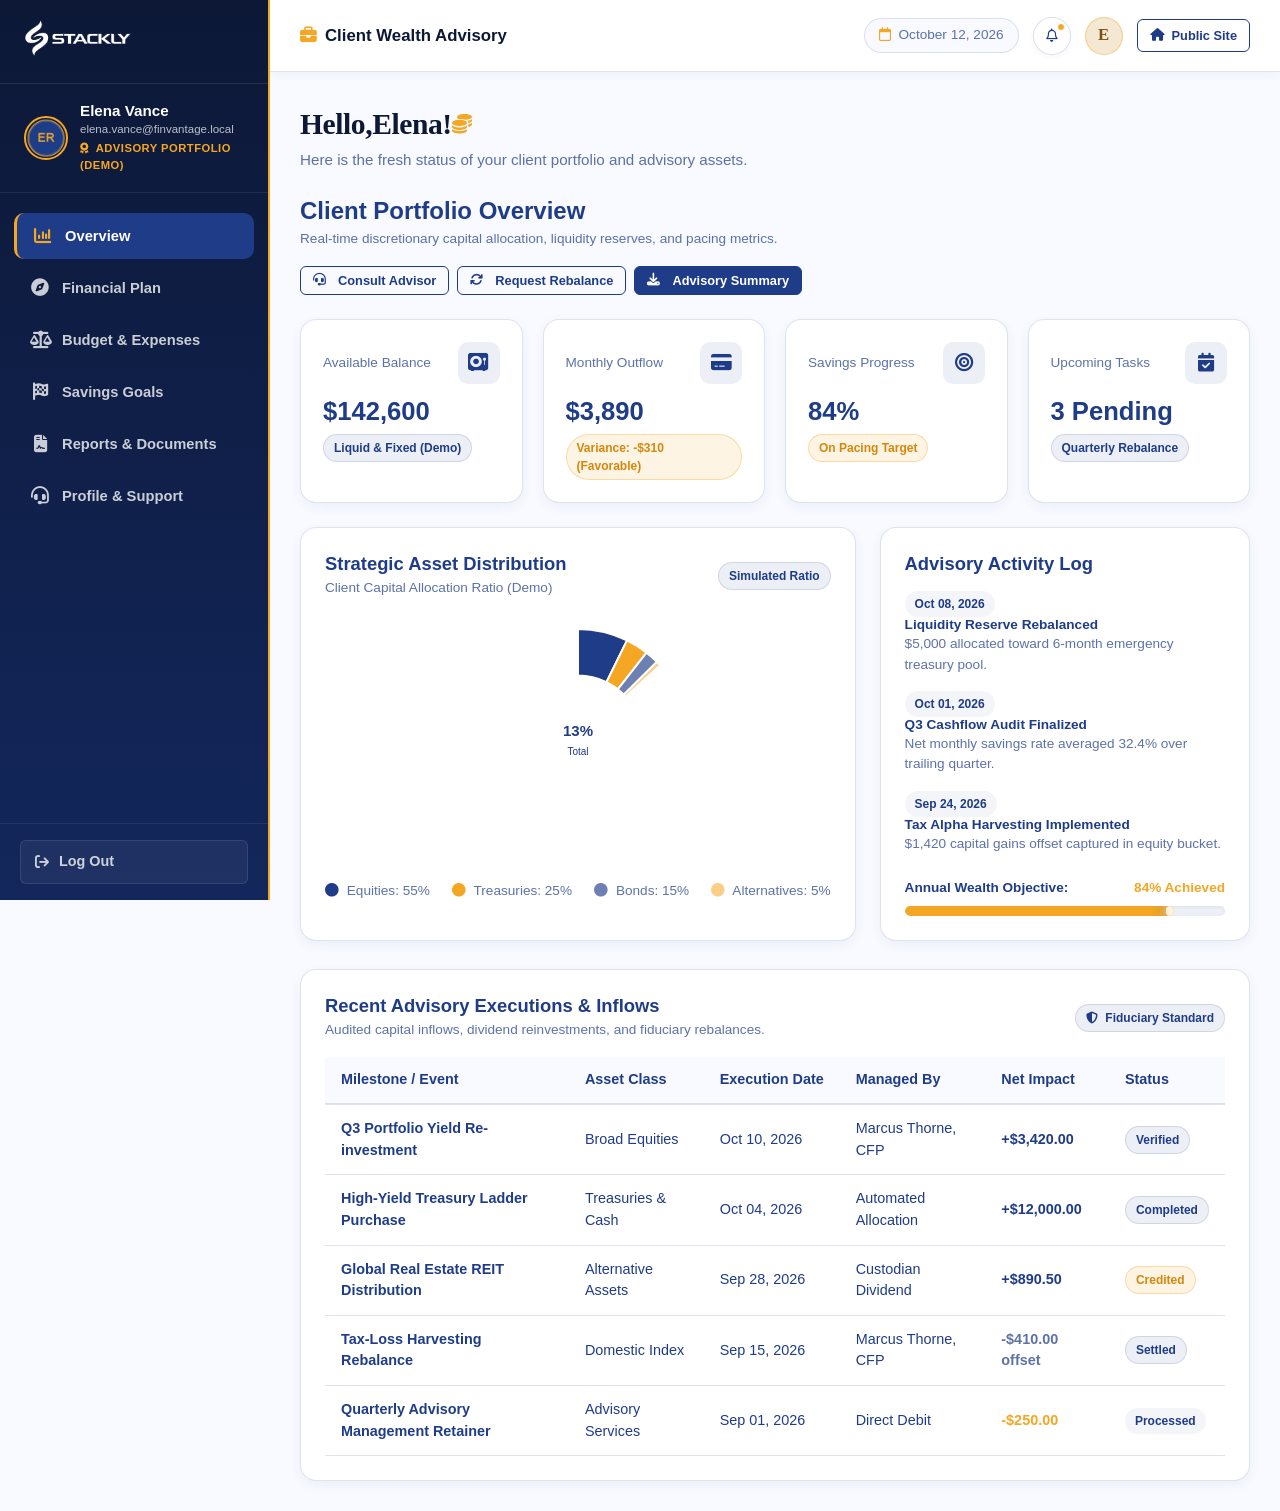
==== client-dashboard.html @ e0163305 "Add files via upload" ====
<!DOCTYPE html>
<html lang="en">
<head>
  <meta charset="UTF-8">
  <meta name="viewport" content="width=device-width, initial-scale=1.0">
  <title>Client Dashboard — FinVantage Wealth Advisory</title>
  <meta name="description" content="Client portfolio dashboard for reviewing financial plans, asset allocations, goals, and reports.">
  <link rel="icon" type="image/webp" href="assets/icons/favicon.webp">
  <link rel="stylesheet" href="https://cdnjs.cloudflare.com/ajax/libs/font-awesome/6.5.1/css/all.min.css">
  <link rel="stylesheet" href="css/client-dashboard.css">
  <link rel="stylesheet" href="css/animations.css">
</head>
<body>

  <div class="client-dashboard-wrapper">
    <!-- =======================================================
         SIDEBAR (6 Advisory View Navigation Items)
         ======================================================= -->
    <aside class="client-sidebar" aria-label="Client Advisory Sidebar">
      <div class="client-sidebar-header">
        <a href="404.html" aria-label="Stackly Home">
          <img src="assets/Brand-logo.webp" alt="Stackly Logo">
        </a>
        <button type="button" class="client-sidebar-close" aria-label="Close sidebar">
          <i class="fa-solid fa-xmark"></i>
        </button>
      </div>

      <div class="client-advisory-badge">
        <img src="assets/images/avatar-3.webp" alt="Elena Vance Avatar" id="clientProfileAvatar">
        <div class="client-badge-info">
          <div class="client-advisory-name" id="clientProfileName">Elena Vance</div>
          <div class="client-advisory-email" id="clientProfileEmail">elena.vance@finvantage.local</div>
          <div class="client-tier-pill"><i class="fa-solid fa-award me-1"></i> Advisory Portfolio (Demo)</div>
        </div>
      </div>

      <nav class="client-sidebar-nav">
        <ul>
          <li>
            <a href="#overview" class="client-sidebar-nav-item active" data-target-view="cview-overview">
              <i class="fa-solid fa-chart-column"></i>
              <span>Overview</span>
            </a>
          </li>
          <li>
            <a href="#plan" class="client-sidebar-nav-item" data-target-view="cview-plan">
              <i class="fa-solid fa-compass"></i>
              <span>Financial Plan</span>
            </a>
          </li>
          <li>
            <a href="#budget" class="client-sidebar-nav-item" data-target-view="cview-budget">
              <i class="fa-solid fa-scale-balanced"></i>
              <span>Budget &amp; Expenses</span>
            </a>
          </li>
          <li>
            <a href="#goals" class="client-sidebar-nav-item" data-target-view="cview-goals">
              <i class="fa-solid fa-flag-checkered"></i>
              <span>Savings Goals</span>
            </a>
          </li>
          <li>
            <a href="#reports" class="client-sidebar-nav-item" data-target-view="cview-reports">
              <i class="fa-solid fa-file-contract"></i>
              <span>Reports &amp; Documents</span>
            </a>
          </li>
          <li>
            <a href="#support" class="client-sidebar-nav-item" data-target-view="cview-support">
              <i class="fa-solid fa-headset"></i>
              <span>Profile &amp; Support</span>
            </a>
          </li>
        </ul>
      </nav>

      <div class="client-sidebar-footer">
        <a href="404.html" class="sidebar-logout-btn">
          <i class="fa-solid fa-arrow-right-from-bracket"></i>
          <span>Log Out</span>
        </a>
      </div>
    </aside>

    <!-- Mobile Sidebar Backdrop Overlay -->
    <div class="client-sidebar-backdrop" id="clientSidebarBackdrop" aria-hidden="true"></div>

    <!-- =======================================================
         MAIN CLIENT WORKSPACE
         ======================================================= -->
    <div class="client-main-area">
      <!-- Header -->
      <header class="client-header">
        <div class="client-header-left">
          <button type="button" class="client-sidebar-toggle" aria-label="Toggle navigation drawer">
            <i class="fa-solid fa-bars"></i>
          </button>
          <a href="index.html" class="client-brand-mobile" aria-label="FinVantage Home">
            <img src="assets/Brand-logo.webp" alt="FinVantage Logo" height="26">
          </a>
          <div class="client-header-title d-none d-lg-flex align-items-center gap-2">
            <i class="fa-solid fa-briefcase text-accent"></i>
            <span>Client Wealth Advisory</span>
          </div>
        </div>

        <div class="client-header-right">
          <div class="client-date-pill d-none d-lg-flex">
            <i class="fa-regular fa-calendar me-1 text-accent"></i>
            <span>October 12, 2026</span>
          </div>

          <button type="button" class="client-notif-btn" aria-label="Notifications" onclick="window.location.href='404.html';">
            <i class="fa-regular fa-bell"></i>
            <span class="client-notif-badge"></span>
          </button>

          <a href="404.html" class="client-avatar-badge" aria-label="Client Profile">
            <span class="client-avatar-initial" id="clientAvatarInitial">E</span>
          </a>

          <a href="404.html" class="btn btn-outline-primary btn-sm d-none d-md-inline-flex" aria-label="Public Site">
            <i class="fa-solid fa-house"></i> <span>Public Site</span>
          </a>
        </div>
      </header>

      <!-- Main Body -->
      <main class="client-body">

        <!-- =====================================================
             VIEW 1: OVERVIEW
             ===================================================== -->
        <section id="cview-overview" class="client-view-section active">
          <!-- Welcome Hero Section -->
          <div class="client-welcome-hero">
            <h1 class="client-welcome-title">Hello, <span id="clientWelcomeName">Elena</span> ! <i class="fa-solid fa-coins text-accent ms-1"></i></h1>
            <p class="client-welcome-sub">Here is the fresh status of your client portfolio and advisory assets.</p>
          </div>

          <!-- Overview Header & Action Bar -->
          <div class="d-flex justify-content-between align-items-center mb-4 flex-wrap gap-3">
            <div>
              <h2 class="text-primary m-0">Client Portfolio Overview</h2>
              <span class="text-muted small">Real-time discretionary capital allocation, liquidity reserves, and pacing metrics.</span>
            </div>
            <div class="d-flex flex-wrap gap-2">
              <button type="button" class="btn btn-outline-primary btn-sm" onclick="window.location.href='404.html';">
                <i class="fa-solid fa-headset me-1"></i> Consult Advisor
              </button>
              <button type="button" class="btn btn-outline-primary btn-sm" onclick="window.location.href='404.html';">
                <i class="fa-solid fa-arrows-rotate me-1"></i> Request Rebalance
              </button>
              <button type="button" class="btn btn-primary btn-sm" onclick="window.location.href='404.html';">
                <i class="fa-solid fa-download me-1"></i> Advisory Summary
              </button>
            </div>
          </div>

          <!-- Summary Cards -->
          <div class="client-metric-grid mb-4">
            <div class="client-metric-card">
              <div class="d-flex justify-content-between align-items-center">
                <span class="text-muted small">Available Balance</span>
                <div class="client-metric-icon"><i class="fa-solid fa-vault"></i></div>
              </div>
              <div class="client-metric-val">$142,600</div>
              <span class="badge badge-primary">Liquid &amp; Fixed (Demo)</span>
            </div>

            <div class="client-metric-card">
              <div class="d-flex justify-content-between align-items-center">
                <span class="text-muted small">Monthly Outflow</span>
                <div class="client-metric-icon"><i class="fa-solid fa-credit-card"></i></div>
              </div>
              <div class="client-metric-val">$3,890</div>
              <span class="badge badge-accent">Variance: -$310 (Favorable)</span>
            </div>

            <div class="client-metric-card">
              <div class="d-flex justify-content-between align-items-center">
                <span class="text-muted small">Savings Progress</span>
                <div class="client-metric-icon"><i class="fa-solid fa-bullseye"></i></div>
              </div>
              <div class="client-metric-val">84%</div>
              <span class="badge badge-accent">On Pacing Target</span>
            </div>

            <div class="client-metric-card">
              <div class="d-flex justify-content-between align-items-center">
                <span class="text-muted small">Upcoming Tasks</span>
                <div class="client-metric-icon"><i class="fa-solid fa-calendar-check"></i></div>
              </div>
              <div class="client-metric-val">3 Pending</div>
              <span class="badge badge-primary">Quarterly Rebalance</span>
            </div>
          </div>

          <!-- Split Panels -->
          <div class="client-panels-grid">
            <!-- Asset Allocation Doughnut -->
            <div class="card-premium">
              <div class="d-flex justify-content-between align-items-center mb-3 pb-2 border-bottom border-light">
                <div>
                  <h4 class="text-primary m-0">Strategic Asset Distribution</h4>
                  <span class="text-muted small">Client Capital Allocation Ratio (Demo)</span>
                </div>
                <span class="badge badge-primary">Simulated Ratio</span>
              </div>
              <div class="chart-canvas-container">
                <canvas id="clientAssetDoughnutCanvas" data-height="250"></canvas>
              </div>
              <div class="d-flex justify-content-between mt-3 text-muted small flex-wrap gap-2">
                <span><i class="fa-solid fa-circle me-1" style="color: #1F3C88;"></i> Equities: 55%</span>
                <span><i class="fa-solid fa-circle me-1" style="color: #F5A623;"></i> Treasuries: 25%</span>
                <span><i class="fa-solid fa-circle me-1" style="color: rgba(31, 60, 136, 0.65);"></i> Bonds: 15%</span>
                <span><i class="fa-solid fa-circle me-1" style="color: rgba(245, 166, 35, 0.55);"></i> Alternatives: 5%</span>
              </div>
            </div>

            <!-- Recent Activity & Goal Progress -->
            <div class="card-premium">
              <h4 class="text-primary mb-3 pb-2 border-bottom border-light">Advisory Activity Log</h4>
              <div class="mb-3">
                <span class="badge badge-subtle mb-1">Oct 08, 2026</span>
                <h5 class="m-0 text-primary small fw-bold">Liquidity Reserve Rebalanced</h5>
                <p class="text-muted small m-0">$5,000 allocated toward 6-month emergency treasury pool.</p>
              </div>
              <div class="mb-3">
                <span class="badge badge-subtle mb-1">Oct 01, 2026</span>
                <h5 class="m-0 text-primary small fw-bold">Q3 Cashflow Audit Finalized</h5>
                <p class="text-muted small m-0">Net monthly savings rate averaged 32.4% over trailing quarter.</p>
              </div>
              <div class="mb-3">
                <span class="badge badge-subtle mb-1">Sep 24, 2026</span>
                <h5 class="m-0 text-primary small fw-bold">Tax Alpha Harvesting Implemented</h5>
                <p class="text-muted small m-0">$1,420 capital gains offset captured in equity bucket.</p>
              </div>
              <div class="pt-3 border-top border-light mt-4">
                <div class="d-flex justify-content-between align-items-center mb-2">
                  <span class="fw-bold text-primary small">Annual Wealth Objective:</span>
                  <span class="text-accent fw-bold small">84% Achieved</span>
                </div>
                <div class="progress" style="height: 10px;">
                  <div class="progress-bar bg-accent" style="width: 84%;"></div>
                </div>
              </div>
            </div>
          </div>

          <!-- Recent Portfolio Executions Table -->
          <div class="card-premium mt-4">
            <div class="d-flex justify-content-between align-items-center mb-3 flex-wrap gap-2">
              <div>
                <h4 class="text-primary m-0">Recent Advisory Executions &amp; Inflows</h4>
                <span class="text-muted small">Audited capital inflows, dividend reinvestments, and fiduciary rebalances.</span>
              </div>
              <span class="badge badge-primary"><i class="fa-solid fa-shield-halved me-1"></i> Fiduciary Standard</span>
            </div>
            <div class="table-responsive">
              <table class="dash-table">
                <thead>
                  <tr>
                    <th>Milestone / Event</th>
                    <th>Asset Class</th>
                    <th>Execution Date</th>
                    <th>Managed By</th>
                    <th>Net Impact</th>
                    <th>Status</th>
                  </tr>
                </thead>
                <tbody>
                  <tr>
                    <td><strong class="text-primary">Q3 Portfolio Yield Re-investment</strong></td>
                    <td>Broad Equities</td>
                    <td>Oct 10, 2026</td>
                    <td>Marcus Thorne, CFP</td>
                    <td class="text-primary fw-bold">+$3,420.00</td>
                    <td><span class="badge badge-primary">Verified</span></td>
                  </tr>
                  <tr>
                    <td><strong class="text-primary">High-Yield Treasury Ladder Purchase</strong></td>
                    <td>Treasuries &amp; Cash</td>
                    <td>Oct 04, 2026</td>
                    <td>Automated Allocation</td>
                    <td class="text-primary fw-bold">+$12,000.00</td>
                    <td><span class="badge badge-primary">Completed</span></td>
                  </tr>
                  <tr>
                    <td><strong class="text-primary">Global Real Estate REIT Distribution</strong></td>
                    <td>Alternative Assets</td>
                    <td>Sep 28, 2026</td>
                    <td>Custodian Dividend</td>
                    <td class="text-primary fw-bold">+$890.50</td>
                    <td><span class="badge badge-accent">Credited</span></td>
                  </tr>
                  <tr>
                    <td><strong class="text-primary">Tax-Loss Harvesting Rebalance</strong></td>
                    <td>Domestic Index</td>
                    <td>Sep 15, 2026</td>
                    <td>Marcus Thorne, CFP</td>
                    <td class="text-muted fw-bold">-$410.00 offset</td>
                    <td><span class="badge badge-primary">Settled</span></td>
                  </tr>
                  <tr>
                    <td><strong class="text-primary">Quarterly Advisory Management Retainer</strong></td>
                    <td>Advisory Services</td>
                    <td>Sep 01, 2026</td>
                    <td>Direct Debit</td>
                    <td class="text-accent fw-bold">-$250.00</td>
                    <td><span class="badge badge-subtle">Processed</span></td>
                  </tr>
                </tbody>
              </table>
            </div>
          </div>
        </section>

        <!-- =====================================================
             VIEW 2: FINANCIAL PLAN
             ===================================================== -->
        <section id="cview-plan" class="client-view-section">
          <div class="mb-4">
            <h2 class="text-primary m-0">Strategic Financial Plan</h2>
            <span class="text-muted small">Long-range wealth trajectory, compounding projections, and emergency reserve modeling.</span>
          </div>

          <!-- Planning KPIs -->
          <div class="client-metric-grid mb-4">
            <div class="client-metric-card">
              <div class="d-flex justify-content-between align-items-center">
                <span class="text-muted small">Retirement Horizon</span>
                <div class="client-metric-icon"><i class="fa-solid fa-hourglass-half"></i></div>
              </div>
              <div class="client-metric-val">14 Years</div>
              <span class="badge badge-primary">Projected Net Worth $2.4M</span>
            </div>

            <div class="client-metric-card">
              <div class="d-flex justify-content-between align-items-center">
                <span class="text-muted small">FI Ratio</span>
                <div class="client-metric-icon"><i class="fa-solid fa-shield-halved"></i></div>
              </div>
              <div class="client-metric-val">68.4%</div>
              <span class="badge badge-accent">Safe Withdrawal Rate: 3.8%</span>
            </div>

            <div class="client-metric-card">
              <div class="d-flex justify-content-between align-items-center">
                <span class="text-muted small">Emergency Buffer</span>
                <div class="client-metric-icon"><i class="fa-solid fa-umbrella"></i></div>
              </div>
              <div class="client-metric-val">6.2 Mos</div>
              <span class="badge badge-accent">Funded ($23,560)</span>
            </div>

            <div class="client-metric-card">
              <div class="d-flex justify-content-between align-items-center">
                <span class="text-muted small">Projected CAGR</span>
                <div class="client-metric-icon"><i class="fa-solid fa-chart-line"></i></div>
              </div>
              <div class="client-metric-val">8.2%</div>
              <span class="badge badge-primary">Risk-Adjusted Allocation</span>
            </div>
          </div>

          <!-- Compounding Trajectory Line Chart -->
          <div class="card-premium mb-4">
            <div class="d-flex justify-content-between align-items-center mb-3 pb-2 border-bottom border-light flex-wrap gap-2">
              <div>
                <h4 class="text-primary m-0">5-Year Wealth Compounding &amp; Growth Trajectory</h4>
                <span class="text-muted small">Simulated portfolio accumulation under strategic fiduciary allocation.</span>
              </div>
              <span class="badge badge-primary"><i class="fa-solid fa-arrow-trend-up me-1"></i> Blended Model</span>
            </div>
            <div class="chart-canvas-container">
              <canvas id="clientPlanGrowthCanvas" data-height="250"></canvas>
            </div>
            <div class="d-flex justify-content-between mt-3 text-muted small flex-wrap gap-2">
              <span><i class="fa-solid fa-circle me-1" style="color: #1F3C88;"></i> Advisory Compound Trajectory (8.2% CAGR)</span>
              <span>Target 2031 Valuation: $415,000</span>
            </div>
          </div>

          <!-- Interactive Emergency Fund Modeler -->
          <div class="card-premium mb-4">
            <h4 class="text-primary mb-2"><i class="fa-solid fa-calculator text-accent me-2"></i> Interactive Reserve Cushion Calculator</h4>
            <p class="text-muted small mb-4">
              Adjust your monthly baseline expenses and desired cushion duration to model your required liquidity buffer:
            </p>
            <div class="row d-flex flex-wrap gap-3 align-items-center">
              <div class="col-flex-1">
                <label for="cPlanMonthlyExpenses" class="form-label">Monthly Baseline Outflow ($)</label>
                <input type="number" id="cPlanMonthlyExpenses" class="form-control" value="3800" min="500" step="100">
              </div>
              <div class="col-flex-1">
                <label for="cPlanMonthsReserve" class="form-label">Reserve Months Desired</label>
                <select id="cPlanMonthsReserve" class="form-control">
                  <option value="3">3 Months (Aggressive Growth)</option>
                  <option value="6" selected>6 Months (Standard Security)</option>
                  <option value="9">9 Months (Conservative Cushion)</option>
                  <option value="12">12 Months (Maximum Resilience)</option>
                </select>
              </div>
              <div class="col-flex-1" style="background: var(--primary-tint); padding: 14px; border-radius: var(--radius-md); text-align: center;">
                <span class="text-muted small d-block">Recommended Target Reserve</span>
                <span id="cPlanTargetOutput" class="fw-bold text-primary" style="font-size: 1.6rem;">$22,800</span>
              </div>
            </div>
          </div>

          <!-- Multi-Horizon Strategic Milestones -->
          <div class="row d-flex flex-wrap gap-3 mb-4">
            <div class="card-premium col-flex-1">
              <span class="badge badge-primary mb-2">Short-Term Horizon (1–2 Years)</span>
              <h4 class="text-primary mb-2">Primary Residence Renovation</h4>
              <p class="text-muted small">Capital target: $35,000. Currently saved: $28,000 (80%). Projected completion: June 2027.</p>
              <div class="progress mb-2" style="height: 8px;">
                <div class="progress-bar bg-accent" style="width: 80%;"></div>
              </div>
            </div>

            <div class="card-premium col-flex-1">
              <span class="badge badge-accent mb-2">Medium-Term Horizon (3–5 Years)</span>
              <h4 class="text-primary mb-2">Real Estate Syndication Fund</h4>
              <p class="text-muted small">Capital target: $75,000. Currently allocated: $42,000 (56%). Quarterly dividend sweep active.</p>
              <div class="progress mb-2" style="height: 8px;">
                <div class="progress-bar bg-primary" style="width: 56%;"></div>
              </div>
            </div>

            <div class="card-premium col-flex-1">
              <span class="badge badge-primary mb-2">Long-Term Horizon (5–10 Years)</span>
              <h4 class="text-primary mb-2">Independent Capital Endowment</h4>
              <p class="text-muted small">Capital target: $250,000. Currently allocated: $114,600 (45%). Automated monthly contribution active.</p>
              <div class="progress mb-2" style="height: 8px;">
                <div class="progress-bar bg-accent" style="width: 45%;"></div>
              </div>
            </div>
          </div>

          <!-- Strategic Milestone Roadmap Audit Table -->
          <div class="card-premium">
            <div class="d-flex justify-content-between align-items-center mb-3 flex-wrap gap-2">
              <div>
                <h4 class="text-primary m-0">Strategic Capital Milestones Audit</h4>
                <span class="text-muted small">Comprehensive sequencing of financial horizons and asset deployment.</span>
              </div>
              <span class="badge badge-primary">Fiduciary Roadmap</span>
            </div>
            <div class="table-responsive">
              <table class="dash-table">
                <thead>
                  <tr>
                    <th>Strategic Horizon</th>
                    <th>Objective</th>
                    <th>Capital Target</th>
                    <th>Current Reserves</th>
                    <th>Pacing</th>
                    <th>Advisory Recommendation</th>
                  </tr>
                </thead>
                <tbody>
                  <tr>
                    <td><strong class="text-primary">Horizon I (2026–2027)</strong></td>
                    <td>Liquid Treasury Buffer</td>
                    <td>$50,000</td>
                    <td>$46,000</td>
                    <td><span class="badge badge-primary">92%</span></td>
                    <td class="small text-muted">Maintain short-duration yield ladder</td>
                  </tr>
                  <tr>
                    <td><strong class="text-primary">Horizon I (2026–2027)</strong></td>
                    <td>Residence Renovation</td>
                    <td>$35,000</td>
                    <td>$28,000</td>
                    <td><span class="badge badge-primary">80%</span></td>
                    <td class="small text-muted">Execute contractor escrow in Q2 2027</td>
                  </tr>
                  <tr>
                    <td><strong class="text-primary">Horizon II (2028–2029)</strong></td>
                    <td>Real Estate Syndication</td>
                    <td>$75,000</td>
                    <td>$42,000</td>
                    <td><span class="badge badge-accent">56%</span></td>
                    <td class="small text-muted">Accelerate quarterly dividend reinvestment</td>
                  </tr>
                  <tr>
                    <td><strong class="text-primary">Horizon III (2030–2035)</strong></td>
                    <td>Capital Endowment</td>
                    <td>$250,000</td>
                    <td>$114,600</td>
                    <td><span class="badge badge-accent">45%</span></td>
                    <td class="small text-muted">Continue dollar-cost averaging into broad index</td>
                  </tr>
                </tbody>
              </table>
            </div>
          </div>
        </section>

        <!-- =====================================================
             VIEW 3: BUDGET & EXPENSES
             ===================================================== -->
        <section id="cview-budget" class="client-view-section">
          <div class="mb-4">
            <h2 class="text-primary m-0">Budget &amp; Expense Allocation</h2>
            <span class="text-muted small">Planned versus actual comparative audits and discretionary cash flow management.</span>
          </div>

          <!-- Executive Budget KPI Cards -->
          <div class="client-metric-grid mb-4">
            <div class="client-metric-card">
              <div class="d-flex justify-content-between align-items-center">
                <span class="text-muted small">Monthly Outflow Ceiling</span>
                <div class="client-metric-icon"><i class="fa-solid fa-wallet"></i></div>
              </div>
              <div class="client-metric-val">$4,100.00</div>
              <span class="badge badge-primary">Approved by Advisor</span>
            </div>

            <div class="client-metric-card">
              <div class="d-flex justify-content-between align-items-center">
                <span class="text-muted small">Trailing Month Outflow</span>
                <div class="client-metric-icon"><i class="fa-solid fa-receipt"></i></div>
              </div>
              <div class="client-metric-val">$3,590.00</div>
              <span class="badge badge-accent">-$510 (Favorable)</span>
            </div>

            <div class="client-metric-card">
              <div class="d-flex justify-content-between align-items-center">
                <span class="text-muted small">Budget Discipline Score</span>
                <div class="client-metric-icon"><i class="fa-solid fa-gauge-high"></i></div>
              </div>
              <div class="client-metric-val">94.2%</div>
              <span class="badge badge-accent">Optimal Efficiency</span>
            </div>

            <div class="client-metric-card">
              <div class="d-flex justify-content-between align-items-center">
                <span class="text-muted small">Discretionary Surplus</span>
                <div class="client-metric-icon"><i class="fa-solid fa-arrow-trend-up"></i></div>
              </div>
              <div class="client-metric-val">+$1,850.00</div>
              <span class="badge badge-primary">Swept to Portfolio</span>
            </div>
          </div>

          <div class="card-premium mb-4">
            <div class="d-flex justify-content-between align-items-center mb-3 pb-2 border-bottom border-light flex-wrap gap-2">
              <div>
                <h4 class="text-primary m-0">Planned vs Actual Variance (Trailing Quarters)</h4>
                <span class="text-muted small">Quarterly operating targets compared against realized cash outflows.</span>
              </div>
              <span class="badge badge-primary">Quarterly Audit</span>
            </div>
            <div class="chart-canvas-container">
              <canvas id="clientVarianceBarCanvas" data-height="250"></canvas>
            </div>
          </div>

          <!-- Category Progress Audits -->
          <div class="card-premium mb-4">
            <h4 class="text-primary mb-3">Monthly Category Audit &amp; Burn Rate</h4>
            <div class="mb-3">
              <div class="d-flex justify-content-between small mb-1">
                <span class="fw-bold text-primary">Executive Housing &amp; Property Maintenance</span>
                <strong>$2,200 Plan vs $2,050 Actual (+$150 Favorable)</strong>
              </div>
              <div class="progress" style="height: 10px;">
                <div class="progress-bar bg-primary" style="width: 93%;"></div>
              </div>
            </div>
            <div class="mb-3">
              <div class="d-flex justify-content-between small mb-1">
                <span class="fw-bold text-primary">Executive Lifestyle &amp; Travel</span>
                <strong>$1,100 Plan vs $940 Actual (+$160 Favorable)</strong>
              </div>
              <div class="progress" style="height: 10px;">
                <div class="progress-bar bg-accent" style="width: 85%;"></div>
              </div>
            </div>
            <div class="mb-3">
              <div class="d-flex justify-content-between small mb-1">
                <span class="fw-bold text-primary">Family Health &amp; Advisory Retainer</span>
                <strong>$600 Plan vs $600 Actual ($0 Balanced)</strong>
              </div>
              <div class="progress" style="height: 10px;">
                <div class="progress-bar bg-primary" style="width: 100%;"></div>
              </div>
            </div>
            <div class="mb-3">
              <div class="d-flex justify-content-between small mb-1">
                <span class="fw-bold text-primary">Technology, Subscriptions &amp; Security</span>
                <strong>$350 Plan vs $315 Actual (+$35 Favorable)</strong>
              </div>
              <div class="progress" style="height: 10px;">
                <div class="progress-bar bg-accent" style="width: 90%;"></div>
              </div>
            </div>
          </div>

          <!-- Comprehensive Executive Expense Audit Table -->
          <div class="card-premium">
            <div class="d-flex justify-content-between align-items-center mb-3 flex-wrap gap-2">
              <div>
                <h4 class="text-primary m-0">Executive Operating Outflow Audit</h4>
                <span class="text-muted small">Comprehensive monthly line items with fiduciary variance tracking.</span>
              </div>
              <button type="button" class="btn btn-outline-primary btn-sm" onclick="window.location.href='404.html';">
                <i class="fa-solid fa-file-export me-1"></i> Export Ledger
              </button>
            </div>
            <div class="table-responsive">
              <table class="dash-table">
                <thead>
                  <tr>
                    <th>Cost Center / Envelope</th>
                    <th>Monthly Target</th>
                    <th>Actual Outflow</th>
                    <th>Variance ($)</th>
                    <th>Variance (%)</th>
                    <th>Advisory Status</th>
                  </tr>
                </thead>
                <tbody>
                  <tr>
                    <td><strong class="text-primary">Executive Housing &amp; Property Taxes</strong></td>
                    <td>$2,200.00</td>
                    <td>$2,050.00</td>
                    <td class="text-primary fw-bold">+$150.00</td>
                    <td>+6.8%</td>
                    <td><span class="badge badge-primary">Under Ceiling</span></td>
                  </tr>
                  <tr>
                    <td><strong class="text-primary">Travel, Dining &amp; Premium Lifestyle</strong></td>
                    <td>$1,100.00</td>
                    <td>$940.00</td>
                    <td class="text-primary fw-bold">+$160.00</td>
                    <td>+14.5%</td>
                    <td><span class="badge badge-primary">Under Ceiling</span></td>
                  </tr>
                  <tr>
                    <td><strong class="text-primary">Family Healthcare &amp; Wellness Retainer</strong></td>
                    <td>$600.00</td>
                    <td>$600.00</td>
                    <td class="text-muted fw-bold">$0.00</td>
                    <td>0.0%</td>
                    <td><span class="badge badge-primary">On Target</span></td>
                  </tr>
                  <tr>
                    <td><strong class="text-primary">Technology, Subscriptions &amp; Utilities</strong></td>
                    <td>$350.00</td>
                    <td>$315.00</td>
                    <td class="text-primary fw-bold">+$35.00</td>
                    <td>+10.0%</td>
                    <td><span class="badge badge-primary">Under Ceiling</span></td>
                  </tr>
                  <tr>
                    <td><strong class="text-primary">Advisory, Legal &amp; Accounting Reserves</strong></td>
                    <td>$450.00</td>
                    <td>$410.00</td>
                    <td class="text-primary fw-bold">+$40.00</td>
                    <td>+8.9%</td>
                    <td><span class="badge badge-primary">Under Ceiling</span></td>
                  </tr>
                </tbody>
              </table>
            </div>
          </div>
        </section>

        <!-- =====================================================
             VIEW 4: SAVINGS GOALS
             ===================================================== -->
        <section id="cview-goals" class="client-view-section">
          <div class="d-flex justify-content-between align-items-center mb-4 flex-wrap gap-2">
            <div>
              <h2 class="text-primary m-0">Portfolio Goals &amp; Capital Deployment</h2>
              <span class="text-muted small">Collaborative targets monitored under the fiduciary wealth accumulation blueprint.</span>
            </div>
            <button type="button" class="btn btn-accent btn-sm" onclick="window.location.href='404.html';">
              <i class="fa-solid fa-plus me-1"></i> Add Client Goal
            </button>
          </div>

          <!-- Goal KPI Cards -->
          <div class="client-metric-grid mb-4">
            <div class="client-metric-card">
              <div class="d-flex justify-content-between align-items-center">
                <span class="text-muted small">Total Goals Target</span>
                <div class="client-metric-icon"><i class="fa-solid fa-trophy"></i></div>
              </div>
              <div class="client-metric-val">$245,000</div>
              <span class="badge badge-primary">Across 4 Objectives</span>
            </div>

            <div class="client-metric-card">
              <div class="d-flex justify-content-between align-items-center">
                <span class="text-muted small">Cumulative Capital</span>
                <div class="client-metric-icon"><i class="fa-solid fa-piggy-bank"></i></div>
              </div>
              <div class="client-metric-val">$182,400</div>
              <span class="badge badge-accent">74.4% Overall Completion</span>
            </div>

            <div class="client-metric-card">
              <div class="d-flex justify-content-between align-items-center">
                <span class="text-muted small">Monthly Auto-Sweep</span>
                <div class="client-metric-icon"><i class="fa-solid fa-arrows-spin"></i></div>
              </div>
              <div class="client-metric-val">$3,200 / mo</div>
              <span class="badge badge-primary">Recurring Deployment</span>
            </div>

            <div class="client-metric-card">
              <div class="d-flex justify-content-between align-items-center">
                <span class="text-muted small">Timeline Status</span>
                <div class="client-metric-icon"><i class="fa-solid fa-flag-checkered"></i></div>
              </div>
              <div class="client-metric-val">Dec 2029</div>
              <span class="badge badge-accent">4 Months Ahead of Plan</span>
            </div>
          </div>

          <!-- Chart & Interactive Modeler Grid -->
          <div class="client-panels-grid mb-4">
            <!-- Goals Allocation Doughnut -->
            <div class="card-premium">
              <div class="d-flex justify-content-between align-items-center mb-3 pb-2 border-bottom border-light">
                <div>
                  <h4 class="text-primary m-0">Capital Deployment Allocation</h4>
                  <span class="text-muted small">Distribution of active goal-directed capital.</span>
                </div>
                <span class="badge badge-primary">Active Portfolio</span>
              </div>
              <div class="chart-canvas-container">
                <canvas id="clientGoalAllocationCanvas" data-height="250"></canvas>
              </div>
              <div class="d-flex justify-content-between mt-3 text-muted small flex-wrap gap-2">
                <span><i class="fa-solid fa-circle me-1" style="color: #1F3C88;"></i> Treasury: 25%</span>
                <span><i class="fa-solid fa-circle me-1" style="color: #F5A623;"></i> Growth: 37%</span>
                <span><i class="fa-solid fa-circle me-1" style="color: rgba(31, 60, 136, 0.65);"></i> Real Estate: 22%</span>
                <span><i class="fa-solid fa-circle me-1" style="color: rgba(245, 166, 35, 0.55);"></i> Education: 16%</span>
              </div>
            </div>

            <!-- Interactive Goal Acceleration Simulator -->
            <div class="card-premium">
              <h4 class="text-primary mb-2"><i class="fa-solid fa-gauge-high text-accent me-2"></i> Goal Acceleration Modeler</h4>
              <p class="text-muted small mb-3">Model the timeline impact of augmenting your discretionary monthly contribution:</p>
              
              <div class="form-group mb-3">
                <label for="cGoalModelSelect" class="form-label">Target Milestone</label>
                <select id="cGoalModelSelect" class="form-control">
                  <option value="1">Liquid Treasury Buffer ($4,000 remaining)</option>
                  <option value="2" selected>Tax-Advantaged Growth Basket ($21,600 remaining)</option>
                  <option value="3">Private Real Estate Syndicate ($19,000 remaining)</option>
                  <option value="4">Next-Gen Education Trust ($18,000 remaining)</option>
                </select>
              </div>

              <div class="form-group mb-3">
                <label for="cGoalModelExtra" class="form-label">Additional Monthly Sweep ($)</label>
                <input type="number" id="cGoalModelExtra" class="form-control" value="500" min="100" step="100">
              </div>

              <div style="background: var(--primary-tint); padding: 14px; border-radius: var(--radius-md); text-align: center;">
                <span class="text-muted small d-block">Estimated Expedited Acceleration</span>
                <span id="cGoalModelResult" class="fw-bold text-primary" style="font-size: 1.35rem;">7 Months Faster</span>
              </div>
            </div>
          </div>

          <!-- 4 Objective Cards -->
          <div class="row d-flex flex-wrap gap-3 mb-4">
            <div class="card-premium col-flex-1">
              <div class="d-flex justify-content-between align-items-center mb-2">
                <h5 class="text-primary fw-bold m-0">Liquid Treasury Buffer</h5>
                <span class="badge badge-primary">92% Funded</span>
              </div>
              <div class="progress my-2" style="height: 10px;">
                <div class="progress-bar bg-primary" style="width: 92%;"></div>
              </div>
              <div class="d-flex justify-content-between small text-muted mb-3">
                <span>Current: $46,000</span>
                <span>Target: $50,000</span>
                <span class="text-primary fw-bold">Remaining: $4,000</span>
              </div>
              <button type="button" class="btn btn-outline-primary btn-sm w-100" onclick="window.location.href='404.html';">
                <i class="fa-solid fa-plus me-1"></i> Fast-Track Deposit
              </button>
            </div>

            <div class="card-premium col-flex-1">
              <div class="d-flex justify-content-between align-items-center mb-2">
                <h5 class="text-primary fw-bold m-0">Tax-Advantaged Growth Basket</h5>
                <span class="badge badge-accent">76% Funded</span>
              </div>
              <div class="progress my-2" style="height: 10px;">
                <div class="progress-bar bg-accent" style="width: 76%;"></div>
              </div>
              <div class="d-flex justify-content-between small text-muted mb-3">
                <span>Current: $68,400</span>
                <span>Target: $90,000</span>
                <span class="text-primary fw-bold">Remaining: $21,600</span>
              </div>
              <button type="button" class="btn btn-outline-primary btn-sm w-100" onclick="window.location.href='404.html';">
                <i class="fa-solid fa-plus me-1"></i> Fast-Track Deposit
              </button>
            </div>

            <div class="card-premium col-flex-1">
              <div class="d-flex justify-content-between align-items-center mb-2">
                <h5 class="text-primary fw-bold m-0">Private Real Estate Syndicate</h5>
                <span class="badge badge-accent">68% Funded</span>
              </div>
              <div class="progress my-2" style="height: 10px;">
                <div class="progress-bar bg-primary" style="width: 68%;"></div>
              </div>
              <div class="d-flex justify-content-between small text-muted mb-3">
                <span>Current: $41,000</span>
                <span>Target: $60,000</span>
                <span class="text-primary fw-bold">Remaining: $19,000</span>
              </div>
              <button type="button" class="btn btn-outline-primary btn-sm w-100" onclick="window.location.href='404.html';">
                <i class="fa-solid fa-plus me-1"></i> Fast-Track Deposit
              </button>
            </div>

            <div class="card-premium col-flex-1">
              <div class="d-flex justify-content-between align-items-center mb-2">
                <h5 class="text-primary fw-bold m-0">Next-Gen Education Trust</h5>
                <span class="badge badge-subtle">60% Funded</span>
              </div>
              <div class="progress my-2" style="height: 10px;">
                <div class="progress-bar bg-accent" style="width: 60%;"></div>
              </div>
              <div class="d-flex justify-content-between small text-muted mb-3">
                <span>Current: $27,000</span>
                <span>Target: $45,000</span>
                <span class="text-primary fw-bold">Remaining: $18,000</span>
              </div>
              <button type="button" class="btn btn-outline-primary btn-sm w-100" onclick="window.location.href='404.html';">
                <i class="fa-solid fa-plus me-1"></i> Fast-Track Deposit
              </button>
            </div>
          </div>

          <!-- Strategic Goals Execution Table -->
          <div class="card-premium">
            <div class="d-flex justify-content-between align-items-center mb-3 flex-wrap gap-2">
              <div>
                <h4 class="text-primary m-0">Strategic Goals Deployment Ledger</h4>
                <span class="text-muted small">Automated allocation schedule and completion forecast.</span>
              </div>
              <span class="badge badge-primary">Fiduciary Schedule</span>
            </div>
            <div class="table-responsive">
              <table class="dash-table">
                <thead>
                  <tr>
                    <th>Objective Title</th>
                    <th>Risk Class</th>
                    <th>Target Capital</th>
                    <th>Funded Balance</th>
                    <th>Monthly Contribution</th>
                    <th>Forecast Date</th>
                    <th>Status</th>
                  </tr>
                </thead>
                <tbody>
                  <tr>
                    <td><strong class="text-primary">Liquid Treasury Buffer</strong></td>
                    <td>Low Risk (Treasuries)</td>
                    <td>$50,000</td>
                    <td>$46,000</td>
                    <td>$800 / mo</td>
                    <td>Mar 2027</td>
                    <td><span class="badge badge-primary">92% Funded</span></td>
                  </tr>
                  <tr>
                    <td><strong class="text-primary">Tax-Advantaged Growth Basket</strong></td>
                    <td>Moderate (Broad Index)</td>
                    <td>$90,000</td>
                    <td>$68,400</td>
                    <td>$1,200 / mo</td>
                    <td>Aug 2028</td>
                    <td><span class="badge badge-accent">76% Funded</span></td>
                  </tr>
                  <tr>
                    <td><strong class="text-primary">Private Real Estate Syndicate</strong></td>
                    <td>Moderate-High (REITs)</td>
                    <td>$60,000</td>
                    <td>$41,000</td>
                    <td>$700 / mo</td>
                    <td>Nov 2028</td>
                    <td><span class="badge badge-accent">68% Funded</span></td>
                  </tr>
                  <tr>
                    <td><strong class="text-primary">Next-Gen Education Trust</strong></td>
                    <td>Balanced (Global ETF)</td>
                    <td>$45,000</td>
                    <td>$27,000</td>
                    <td>$500 / mo</td>
                    <td>Dec 2029</td>
                    <td><span class="badge badge-subtle">60% Funded</span></td>
                  </tr>
                </tbody>
              </table>
            </div>
          </div>
        </section>

        <!-- =====================================================
             VIEW 5: REPORTS & DOCUMENTS
             ===================================================== -->
        <section id="cview-reports" class="client-view-section">
          <div class="d-flex justify-content-between align-items-center mb-4 flex-wrap gap-2">
            <div>
              <h2 class="text-primary m-0">Reports &amp; Documents</h2>
              <span class="text-muted small">Fiduciary financial statements, tax alpha filings, and downloadable audit summaries.</span>
            </div>
            <button type="button" class="btn btn-primary btn-sm" id="downloadClientDocBtn" onclick="window.location.href='404.html';">
              <i class="fa-solid fa-download me-1"></i> Export Advisory Plan (CSV)
            </button>
          </div>

          <!-- Reporting KPI Cards -->
          <div class="client-metric-grid mb-4">
            <div class="client-metric-card">
              <div class="d-flex justify-content-between align-items-center">
                <span class="text-muted small">Trailing 12M Return</span>
                <div class="client-metric-icon"><i class="fa-solid fa-chart-line"></i></div>
              </div>
              <div class="client-metric-val">+11.8%</div>
              <span class="badge badge-accent">+2.4% vs Benchmark</span>
            </div>

            <div class="client-metric-card">
              <div class="d-flex justify-content-between align-items-center">
                <span class="text-muted small">Tax Alpha Captured</span>
                <div class="client-metric-icon"><i class="fa-solid fa-receipt"></i></div>
              </div>
              <div class="client-metric-val">$4,850.00</div>
              <span class="badge badge-primary">Automated Harvesting</span>
            </div>

            <div class="client-metric-card">
              <div class="d-flex justify-content-between align-items-center">
                <span class="text-muted small">Fiduciary Compliance</span>
                <div class="client-metric-icon"><i class="fa-solid fa-stamp"></i></div>
              </div>
              <div class="client-metric-val">100% Passed</div>
              <span class="badge badge-primary">Certified Audit</span>
            </div>

            <div class="client-metric-card">
              <div class="d-flex justify-content-between align-items-center">
                <span class="text-muted small">Document Vault</span>
                <div class="client-metric-icon"><i class="fa-solid fa-folder-closed"></i></div>
              </div>
              <div class="client-metric-val">18 Files</div>
              <span class="badge badge-accent">Encrypted &amp; Ready</span>
            </div>
          </div>

          <!-- Document Download Cards -->
          <div class="row d-flex flex-wrap gap-3 mb-4">
            <div class="document-list-item col-flex-1">
              <div class="document-meta">
                <i class="fa-solid fa-file-csv text-primary"></i>
                <div>
                  <h5 class="text-primary m-0">Client-Advisory-Summary-2026.csv</h5>
                  <span class="text-muted small">Generated on demand • Asset allocations &amp; goals</span>
                </div>
              </div>
              <button type="button" class="btn btn-outline-primary btn-sm" onclick="window.location.href='404.html';">
                <i class="fa-solid fa-download"></i> Download
              </button>
            </div>

            <div class="document-list-item col-flex-1">
              <div class="document-meta">
                <i class="fa-solid fa-file-lines text-primary"></i>
                <div>
                  <h5 class="text-primary m-0">Q3-2026-Fiduciary-Audit-Report.csv</h5>
                  <span class="text-muted small">Comprehensive quarterly yield, expense &amp; risk audit</span>
                </div>
              </div>
              <button type="button" class="btn btn-outline-primary btn-sm" onclick="window.location.href='404.html';">
                <i class="fa-solid fa-download"></i> Download
              </button>
            </div>

            <div class="document-list-item col-flex-1">
              <div class="document-meta">
                <i class="fa-solid fa-file-invoice-dollar text-primary"></i>
                <div>
                  <h5 class="text-primary m-0">Fiscal-Tax-Alpha-Harvesting-Schedule.csv</h5>
                  <span class="text-muted small">Capital gains offset ledger and deductible advisory audit</span>
                </div>
              </div>
              <button type="button" class="btn btn-outline-primary btn-sm" onclick="window.location.href='404.html';">
                <i class="fa-solid fa-download"></i> Download
              </button>
            </div>

            <div class="document-list-item col-flex-1">
              <div class="document-meta">
                <i class="fa-solid fa-shield-halved text-primary"></i>
                <div>
                  <h5 class="text-primary m-0">Liquidity-Stress-Test-Analysis.csv</h5>
                  <span class="text-muted small">Emergency reserve simulation under conservative scenarios</span>
                </div>
              </div>
              <button type="button" class="btn btn-outline-primary btn-sm" onclick="window.location.href='404.html';">
                <i class="fa-solid fa-download"></i> Download
              </button>
            </div>
          </div>

          <!-- Historical Document Archive Table -->
          <div class="card-premium mb-4">
            <div class="d-flex justify-content-between align-items-center mb-3 flex-wrap gap-2">
              <div>
                <h4 class="text-primary m-0">Document Vault &amp; Audit Archive</h4>
                <span class="text-muted small">Permanent repository of verified advisory statements and compliance filings.</span>
              </div>
              <span class="badge badge-primary">256-Bit Encrypted</span>
            </div>
            <div class="table-responsive">
              <table class="dash-table">
                <thead>
                  <tr>
                    <th>Document Title</th>
                    <th>Category</th>
                    <th>Period / Date</th>
                    <th>File Format</th>
                    <th>Size</th>
                    <th>Fiduciary Signer</th>
                    <th>Action</th>
                  </tr>
                </thead>
                <tbody>
                  <tr>
                    <td><strong class="text-primary">Q3 2026 Executive Portfolio Review</strong></td>
                    <td>Quarterly Statement</td>
                    <td>Oct 01, 2026</td>
                    <td><span class="badge badge-subtle">CSV</span></td>
                    <td>48 KB</td>
                    <td>Marcus Thorne, CFP</td>
                    <td>
                      <button type="button" class="btn btn-outline-primary btn-sm" onclick="window.location.href='404.html';">
                        <i class="fa-solid fa-download"></i>
                      </button>
                    </td>
                  </tr>
                  <tr>
                    <td><strong class="text-primary">FY 2025–2026 Tax Loss Harvesting Summary</strong></td>
                    <td>Tax Advisory</td>
                    <td>Sep 15, 2026</td>
                    <td><span class="badge badge-subtle">CSV</span></td>
                    <td>36 KB</td>
                    <td>Marcus Thorne, CFP</td>
                    <td>
                      <button type="button" class="btn btn-outline-primary btn-sm" onclick="window.location.href='404.html';">
                        <i class="fa-solid fa-download"></i>
                      </button>
                    </td>
                  </tr>
                  <tr>
                    <td><strong class="text-primary">Mid-Year Rebalance Execution Confirmation</strong></td>
                    <td>Trade Confirmation</td>
                    <td>Jul 12, 2026</td>
                    <td><span class="badge badge-subtle">CSV</span></td>
                    <td>24 KB</td>
                    <td>Advisory Desk</td>
                    <td>
                      <button type="button" class="btn btn-outline-primary btn-sm" onclick="window.location.href='404.html';">
                        <i class="fa-solid fa-download"></i>
                      </button>
                    </td>
                  </tr>
                  <tr>
                    <td><strong class="text-primary">Q2 2026 Discretionary Burn Rate Analysis</strong></td>
                    <td>Cashflow Audit</td>
                    <td>Jun 30, 2026</td>
                    <td><span class="badge badge-subtle">CSV</span></td>
                    <td>42 KB</td>
                    <td>Automated Engine</td>
                    <td>
                      <button type="button" class="btn btn-outline-primary btn-sm" onclick="window.location.href='404.html';">
                        <i class="fa-solid fa-download"></i>
                      </button>
                    </td>
                  </tr>
                  <tr>
                    <td><strong class="text-primary">Annual Wealth Accumulation Blueprint v2.4</strong></td>
                    <td>Strategic Plan</td>
                    <td>Jan 10, 2026</td>
                    <td><span class="badge badge-subtle">CSV</span></td>
                    <td>64 KB</td>
                    <td>Marcus Thorne, CFP</td>
                    <td>
                      <button type="button" class="btn btn-outline-primary btn-sm" onclick="window.location.href='404.html';">
                        <i class="fa-solid fa-download"></i>
                      </button>
                    </td>
                  </tr>
                </tbody>
              </table>
            </div>
          </div>

          <div class="educational-badge">
            <i class="fa-solid fa-circle-info"></i>
            <span>Advisory notice: In this static client simulation, downloadable documents are generated client-side as CSV data. Real advisor brokerage statements require backend authorization.</span>
          </div>
        </section>

        <!-- =====================================================
             VIEW 6: PROFILE & SUPPORT
             ===================================================== -->
        <section id="cview-support" class="client-view-section">
          <div class="mb-4">
            <h2 class="text-primary m-0">Profile &amp; Advisory Support</h2>
            <span class="text-muted small">Direct fiduciary concierge, dedicated wealth director, and client profile settings.</span>
          </div>

          <!-- Dedicated Senior Wealth Strategist Card -->
          <div class="card-premium mb-4" style="background: linear-gradient(135deg, #FFFFFF 0%, var(--primary-tint) 100%); border-left: 4px solid var(--accent);">
            <div class="d-flex justify-content-between align-items-center flex-wrap gap-3">
              <div class="d-flex align-items-center gap-3">
                <div style="width: 64px; height: 64px; border-radius: 50%; background: var(--primary); display: flex; align-items: center; justify-content: center; color: #FFFFFF; font-size: 1.8rem; box-shadow: var(--shadow-sm);">
                  <i class="fa-solid fa-user-tie"></i>
                </div>
                <div>
                  <div class="d-flex align-items-center gap-2">
                    <h4 class="text-primary m-0">Marcus Thorne, CFP&reg;, ChFC&reg;</h4>
                    <span class="badge badge-accent">Senior Wealth Director</span>
                  </div>
                  <span class="text-muted small d-block mt-1">
                    <i class="fa-solid fa-phone me-1 text-primary"></i> 1800789456 &bull; 
                    <i class="fa-solid fa-envelope me-1 text-primary ms-2"></i> info@stackly.com &bull;
                    <i class="fa-solid fa-location-dot me-1 text-primary ms-2"></i> MMR Complex, Chinna Thirupathi, Salem, Tamil Nadu 636008
                  </span>
                  <span class="small text-primary fw-bold d-block mt-1">
                    <i class="fa-regular fa-clock me-1 text-accent"></i> Next Scheduled Portfolio Review: November 12, 2026 &bull; 10:00 AM IST
                  </span>
                </div>
              </div>
              <div class="d-flex gap-2">
                <button type="button" class="btn btn-outline-primary btn-sm" onclick="window.location.href='404.html';">
                  <i class="fa-solid fa-calendar-plus me-1"></i> Book Review
                </button>
                <a href="404.html" class="btn btn-primary btn-sm">
                  <i class="fa-solid fa-envelope me-1"></i> Send Email
                </a>
              </div>
            </div>
          </div>

          <div class="row d-flex flex-wrap gap-4 mb-4">
            <!-- Client Profile Form -->
            <div class="card-premium col-flex-1">
              <h4 class="text-primary mb-3">Client Profile Credentials</h4>
              <form id="clientProfileUpdateForm" novalidate>
                <div class="form-group">
                  <label class="form-label" for="clientProfileInputName">Client Full Name</label>
                  <input type="text" id="clientProfileInputName" class="form-control" value="Elena Vance">
                </div>
                <div class="form-group">
                  <label class="form-label" for="clientProfileInputEmail">Advisory Email</label>
                  <input type="email" id="clientProfileInputEmail" class="form-control" value="elena.vance@finvantage.local" readonly>
                </div>
                <div class="form-group">
                  <label class="form-label">Advisory Membership Tier</label>
                  <input type="text" class="form-control" value="FinVantage Private Advisory (Demo)" readonly>
                </div>
                <div class="form-group">
                  <label class="form-label">Risk Tolerance Mandate</label>
                  <select class="form-control">
                    <option>Conservative Capital Preservation</option>
                    <option selected>Moderate Balanced Growth (Recommended)</option>
                    <option>Aggressive Capital Appreciation</option>
                  </select>
                </div>
                <button type="submit" class="btn btn-outline-primary btn-sm">
                  <i class="fa-solid fa-floppy-disk me-1"></i> Save Profile Details
                </button>
              </form>
            </div>

            <!-- Concierge Support Form -->
            <div class="card-premium col-flex-1-2">
              <h4 class="text-primary mb-3">Concierge Support Request</h4>
              <div id="clientSupportStatus"></div>
              <form id="clientSupportForm">
                <div class="form-group">
                  <label for="cSupportSubject" class="form-label">Inquiry Subject *</label>
                  <input type="text" id="cSupportSubject" class="form-control" placeholder="e.g. Schedule asset rebalance discussion" required>
                </div>
                <div class="form-group">
                  <label for="cSupportMsg" class="form-label">Message *</label>
                  <textarea id="cSupportMsg" class="form-control" placeholder="Type your advisory question..." required></textarea>
                </div>
                <button type="submit" class="btn btn-primary">
                  <span>Send Support Request</span>
                  <i class="fa-solid fa-paper-plane ms-1"></i>
                </button>
              </form>
            </div>
          </div>

          <!-- Recent Concierge Tickets Table -->
          <div class="card-premium">
            <div class="d-flex justify-content-between align-items-center mb-3 flex-wrap gap-2">
              <div>
                <h4 class="text-primary m-0">Recent Advisory Tickets &amp; Concierge Log</h4>
                <span class="text-muted small">Tracking direct communication with your dedicated wealth management desk.</span>
              </div>
              <span class="badge badge-primary">Private Log</span>
            </div>
            <div class="table-responsive">
              <table class="dash-table">
                <thead>
                  <tr>
                    <th>Ticket ID</th>
                    <th>Subject / Inquiry</th>
                    <th>Channel</th>
                    <th>Date Submitted</th>
                    <th>Fiduciary Status</th>
                    <th>Response Time</th>
                  </tr>
                </thead>
                <tbody>
                  <tr>
                    <td><strong class="text-primary">#ADV-8491</strong></td>
                    <td>Q4 Capital Deployment Allocation Adjustment</td>
                    <td>Concierge Portal</td>
                    <td>Oct 09, 2026</td>
                    <td><span class="badge badge-primary">Resolved</span></td>
                    <td class="text-muted small">18 mins</td>
                  </tr>
                  <tr>
                    <td><strong class="text-primary">#ADV-8230</strong></td>
                    <td>Foreign Dividend Withholding Documentation</td>
                    <td>Email Advisory</td>
                    <td>Sep 22, 2026</td>
                    <td><span class="badge badge-primary">Completed</span></td>
                    <td class="text-muted small">42 mins</td>
                  </tr>
                  <tr>
                    <td><strong class="text-primary">#ADV-7914</strong></td>
                    <td>High-Yield Cash Ladder Execution Inquiry</td>
                    <td>Direct Call</td>
                    <td>Sep 05, 2026</td>
                    <td><span class="badge badge-primary">Completed</span></td>
                    <td class="text-muted small">15 mins</td>
                  </tr>
                  <tr>
                    <td><strong class="text-primary">#ADV-7502</strong></td>
                    <td>Annual Tax Alpha Schedule Preparation</td>
                    <td>Concierge Portal</td>
                    <td>Aug 18, 2026</td>
                    <td><span class="badge badge-subtle">Archived</span></td>
                    <td class="text-muted small">1 hour</td>
                  </tr>
                </tbody>
              </table>
            </div>
          </div>
        </section>

      </main>
    </div>
  </div>

  <div id="globalToast" class="global-toast"></div>
  <script src="js/script.js"></script>
</body>
</html>
---- css/client-dashboard.css ----
/* ==========================================================================
   FinVantage — Personal Finance Platform
   File: css/client-dashboard.css (Client Dashboard)
   Strict Palette: #1F3C88 (Primary Royal Blue), #FFFFFF (White), #F5A623 (Accent Amber Gold)
   ========================================================================== */

:root {
  --primary: #1F3C88;
  --primary-dark: #13275c;
  --primary-deep: #0c1836;
  --primary-light: #2b50af;
  --primary-tint: rgba(31, 60, 136, 0.08);
  --primary-tint-subtle: rgba(31, 60, 136, 0.03);
  --primary-border: rgba(31, 60, 136, 0.14);

  --secondary: #FFFFFF;

  --accent: #F5A623;
  --accent-dark: #d6870a;
  --accent-light: #f7bb54;
  --accent-tint: rgba(245, 166, 35, 0.12);

  --bg-page: #f8faff;
  --bg-surface: #FFFFFF;
  --text-main: #1F3C88;
  --text-muted: rgba(31, 60, 136, 0.72);
  --text-white: #FFFFFF;
  --text-white-muted: rgba(255, 255, 255, 0.78);

  --shadow-sm: 0 4px 12px rgba(31, 60, 136, 0.06);
  --shadow-md: 0 10px 25px rgba(31, 60, 136, 0.09);
  --shadow-lg: 0 18px 45px rgba(31, 60, 136, 0.14);

  --radius-sm: 6px;
  --radius-md: 10px;
  --radius-lg: 16px;
  --radius-full: 9999px;

  --sidebar-width: 270px;
  --header-height: 72px;
  --transition: all 0.25s ease;
}

*, *::before, *::after {
  box-sizing: border-box;
  margin: 0;
  padding: 0;
}

html {
  font-size: 16px;
  overflow-x: clip;
  width: 100%;
  max-width: 100vw;
  box-sizing: border-box;
}

body {
  font-family: -apple-system, BlinkMacSystemFont, "Segoe UI", Roboto, Helvetica, Arial, sans-serif;
  color: var(--text-main);
  background-color: var(--bg-page);
  line-height: 1.5;
  overflow-x: clip;
  width: 100%;
  max-width: 100vw;
  position: relative;
}

a {
  color: var(--primary);
  text-decoration: none;
  transition: var(--transition);
}

a:hover {
  color: var(--accent);
}

ul {
  list-style: none;
}

h1, h2, h3, h4, h5, h6 {
  color: var(--primary);
  font-weight: 700;
  line-height: 1.25;
}

h2 { font-size: 1.5rem; }
h3 { font-size: 1.3rem; }
h4 { font-size: 1.15rem; }
h5 { font-size: 1rem; }

.text-accent { color: var(--accent) !important; }
.text-primary { color: var(--primary) !important; }
.text-muted { color: var(--text-muted) !important; }
.fw-bold { font-weight: 700 !important; }
.small { font-size: 0.85rem; }

/* Utilities */
.d-flex { display: flex; }
.justify-content-between { justify-content: space-between; }
.align-items-center { align-items: center; }
.align-items-start { align-items: flex-start; }
.flex-column { flex-direction: column; }
.flex-wrap { flex-wrap: wrap; }
.gap-2 { gap: 8px; }
.gap-3 { gap: 16px; }
.m-0 { margin: 0 !important; }
.mb-2 { margin-bottom: 8px !important; }
.mb-3 { margin-bottom: 16px !important; }
.mb-4 { margin-bottom: 24px !important; }
.mt-2 { margin-top: 8px !important; }
.mt-3 { margin-top: 16px !important; }
.mt-4 { margin-top: 24px !important; }
.me-1 { margin-right: 4px !important; }
.me-2 { margin-right: 8px !important; }
.ms-2 { margin-left: 8px !important; }
.p-3 { padding: 16px !important; }
.p-4 { padding: 24px !important; }
.text-end { text-align: right; }
.text-center { text-align: center; }
.w-100 { width: 100%; }

/* Responsive Flex Columns */
.col-flex-1 { flex: 1 1 240px; min-width: 0; }
.col-flex-1-2 { flex: 1.2 1 280px; min-width: 0; }
.col-flex-2 { flex: 2 1 280px; min-width: 0; }

/* Buttons */
.btn {
  display: inline-flex;
  align-items: center;
  justify-content: center;
  gap: 8px;
  padding: 10px 18px;
  font-size: 0.9rem;
  font-weight: 600;
  border-radius: var(--radius-md);
  cursor: pointer;
  border: 1px solid transparent;
  transition: var(--transition);
  white-space: nowrap;
}

.btn-primary {
  background-color: var(--primary);
  color: var(--secondary);
  border-color: var(--primary);
}

.btn-primary:hover {
  background-color: var(--primary-dark);
  border-color: var(--primary-dark);
}

.btn-accent {
  background-color: var(--accent);
  color: var(--secondary);
  border-color: var(--accent);
}

.btn-accent:hover {
  background-color: var(--accent-dark);
}

.btn-outline-primary {
  background: transparent;
  color: var(--primary);
  border-color: var(--primary);
}

.btn-outline-primary:hover {
  background: var(--primary);
  color: var(--secondary);
}

.btn-sm {
  padding: 6px 12px;
  font-size: 0.8rem;
  border-radius: var(--radius-sm);
}

/* Badges */
.badge {
  display: inline-block;
  padding: 4px 10px;
  font-size: 0.75rem;
  font-weight: 700;
  border-radius: var(--radius-full);
}

.badge-primary {
  background: var(--primary-tint);
  color: var(--primary);
  border: 1px solid var(--primary-border);
}

.badge-accent {
  background: var(--accent-tint);
  color: var(--accent-dark);
  border: 1px solid rgba(245, 166, 35, 0.35);
}

.badge-subtle {
  background: rgba(31, 60, 136, 0.05);
  color: var(--primary);
}

/* Cards */
.card-premium {
  background: var(--bg-surface);
  border: 1px solid var(--primary-border);
  border-radius: var(--radius-lg);
  padding: 24px;
  box-shadow: var(--shadow-sm);
  transition: var(--transition);
}

.card-premium:hover {
  border-color: rgba(245, 166, 35, 0.4);
}

/* Progress */
.progress {
  width: 100%;
  background: var(--primary-tint);
  border-radius: var(--radius-full);
  overflow: hidden;
}

.progress-bar {
  height: 100%;
  border-radius: var(--radius-full);
}

.bg-primary { background: var(--primary); }
.bg-accent { background: var(--accent); }

/* =========================================================
   CLIENT DASHBOARD WRAPPER LAYOUT
   ========================================================= */
.client-dashboard-wrapper {
  display: flex;
  min-height: 100vh;
  width: 100%;
  max-width: 100vw;
  overflow-x: clip;
  box-sizing: border-box;
}

/* ---------------------------------------------------------
   SIDEBAR (Distinguished Advisory Styling)
   --------------------------------------------------------- */
.client-sidebar {
  width: var(--sidebar-width);
  background: linear-gradient(180deg, var(--primary-deep) 0%, var(--primary-dark) 100%);
  color: var(--secondary);
  display: flex;
  flex-direction: column;
  position: fixed;
  top: 0;
  bottom: 0;
  left: 0;
  z-index: 1100;
  border-right: 2px solid var(--accent);
  transition: var(--transition);
}

.client-sidebar-header {
  padding: 20px 24px;
  display: flex;
  align-items: center;
  justify-content: space-between;
  border-bottom: 1px solid rgba(255, 255, 255, 0.1);
}

.client-sidebar-header img {
  height: 36px;
  filter: brightness(0) invert(1);
}

.client-sidebar-close {
  display: none;
  background: transparent;
  border: none;
  color: var(--secondary);
  font-size: 1.2rem;
  cursor: pointer;
}

.client-advisory-badge {
  padding: 18px 24px;
  display: flex;
  align-items: center;
  gap: 12px;
  border-bottom: 1px solid rgba(255, 255, 255, 0.08);
}

.client-advisory-badge img {
  width: 44px;
  height: 44px;
  border-radius: 50%;
  border: 2px solid var(--accent);
  object-fit: cover;
  flex-shrink: 0;
}

.client-badge-info {
  display: flex;
  flex-direction: column;
  min-width: 0;
  overflow: hidden;
}

.client-advisory-name {
  font-weight: 700;
  font-size: 0.95rem;
  color: var(--secondary);
  line-height: 1.2;
  white-space: nowrap;
  overflow: hidden;
  text-overflow: ellipsis;
}

.client-advisory-email {
  font-size: 0.72rem;
  color: rgba(255, 255, 255, 0.72);
  line-height: 1.3;
  margin-top: 2px;
  white-space: nowrap;
  overflow: hidden;
  text-overflow: ellipsis;
  max-width: 160px;
}

.client-tier-pill {
  font-size: 0.70rem;
  color: var(--accent);
  text-transform: uppercase;
  font-weight: 700;
  letter-spacing: 0.5px;
  margin-top: 3px;
}

.client-sidebar-nav {
  padding: 20px 14px;
  flex: 1;
  overflow-y: auto;
}

.client-sidebar-nav-item {
  display: flex;
  align-items: center;
  gap: 12px;
  padding: 12px 16px;
  color: var(--text-white-muted);
  font-size: 0.92rem;
  font-weight: 600;
  border-radius: var(--radius-md);
  margin-bottom: 6px;
  cursor: pointer;
  transition: var(--transition);
}

.client-sidebar-nav-item i {
  font-size: 1.1rem;
  width: 20px;
  text-align: center;
}

.client-sidebar-nav-item:hover {
  background: rgba(255, 255, 255, 0.08);
  color: var(--secondary);
}

.client-sidebar-nav-item.active {
  background: var(--primary);
  color: var(--secondary);
  border-left: 3px solid var(--accent);
  font-weight: 700;
}

.client-sidebar-nav-item.active i {
  color: var(--accent);
}

.client-sidebar-footer {
  padding: 16px 20px;
  border-top: 1px solid rgba(255, 255, 255, 0.08);
}

.sidebar-logout-btn {
  display: flex;
  align-items: center;
  gap: 10px;
  width: 100%;
  padding: 10px 14px;
  color: var(--text-white-muted);
  font-size: 0.9rem;
  font-weight: 600;
  border-radius: var(--radius-sm);
  background: rgba(255, 255, 255, 0.05);
  border: 1px solid rgba(255, 255, 255, 0.1);
  cursor: pointer;
}

.sidebar-logout-btn:hover {
  background: rgba(245, 166, 35, 0.15);
  color: var(--accent);
  border-color: var(--accent);
}

/* ---------------------------------------------------------
   MAIN CLIENT WORKSPACE
   --------------------------------------------------------- */
.client-main-area {
  flex: 1 1 0%;
  margin-left: var(--sidebar-width);
  min-height: 100vh;
  padding-top: var(--header-height);
  min-width: 0 !important;
  max-width: 100vw !important;
  width: 100% !important;
  display: flex;
  flex-direction: column;
  box-sizing: border-box;
}

/* Header (Fixed Sticky Navbar) */
.client-header {
  height: var(--header-height);
  background: rgba(255, 255, 255, 0.98);
  backdrop-filter: blur(12px);
  -webkit-backdrop-filter: blur(12px);
  border-bottom: 1px solid var(--primary-border);
  padding: 0 30px;
  display: flex;
  align-items: center;
  justify-content: space-between;
  position: fixed;
  top: 0;
  left: var(--sidebar-width);
  right: 0;
  z-index: 1000;
  box-sizing: border-box;
  box-shadow: 0 2px 10px rgba(31, 60, 136, 0.05);
  transition: box-shadow 0.25s ease, background 0.25s ease;
}

.client-header.navbar-scrolled {
  background: #FFFFFF;
  box-shadow: 0 6px 20px rgba(31, 60, 136, 0.12);
}

.client-header-left {
  display: flex;
  align-items: center;
  gap: 16px;
}

.client-sidebar-toggle {
  display: none;
  background: transparent;
  border: none;
  color: var(--primary);
  font-size: 1.3rem;
  cursor: pointer;
  padding: 6px;
}

/* Mobile Brand in Header */
.client-brand-mobile {
  display: none;
  align-items: center;
  text-decoration: none;
}

.client-brand-mobile img {
  height: 28px;
  max-height: 28px;
  width: auto;
  object-fit: contain;
}

/* Header Title (Desktop) */
.client-header-title {
  font-size: 1.05rem;
  font-weight: 600;
  color: var(--primary-deep);
  display: flex;
  align-items: center;
}

.client-header-right {
  display: flex;
  align-items: center;
  gap: 14px;
}

.client-date-pill {
  font-size: 0.85rem;
  color: var(--text-muted);
  background: var(--bg-page);
  padding: 6px 14px;
  border-radius: var(--radius-full);
  border: 1px solid var(--primary-border);
}

.client-notif-btn {
  background: #FFFFFF;
  border: 1px solid rgba(31, 60, 136, 0.16);
  color: var(--primary);
  width: 38px;
  height: 38px;
  border-radius: 50%;
  cursor: pointer;
  display: flex;
  align-items: center;
  justify-content: center;
  position: relative;
  box-shadow: 0 2px 6px rgba(31, 60, 136, 0.04);
  transition: transform 0.2s ease, border-color 0.2s ease;
}

.client-notif-btn:hover {
  transform: translateY(-1px);
  border-color: var(--primary);
}

.client-notif-badge {
  position: absolute;
  top: 5px;
  right: 5px;
  width: 8px;
  height: 8px;
  background: var(--accent);
  border-radius: 50%;
  border: 1.5px solid #FFFFFF;
}

/* User Avatar Badge in Header */
.client-avatar-badge {
  width: 38px;
  height: 38px;
  min-width: 38px;
  border-radius: 50%;
  background: #f5e8d3;
  border: 1.5px solid rgba(245, 166, 35, 0.45);
  display: flex;
  align-items: center;
  justify-content: center;
  text-decoration: none;
  transition: transform 0.2s ease, border-color 0.2s ease;
}

.client-avatar-badge:hover {
  transform: scale(1.05);
  border-color: var(--accent);
}

.client-avatar-initial {
  font-family: Georgia, Garamond, "Times New Roman", serif;
  font-weight: 700;
  font-size: 1.05rem;
  color: #7d5314;
  line-height: 1;
}

/* Welcome Hero Section in Content Body */
.client-welcome-hero {
  margin-bottom: 24px;
  padding: 4px 0 0 0;
}

.client-welcome-title {
  font-family: Georgia, Garamond, "Times New Roman", serif;
  font-size: 1.85rem;
  font-weight: 700;
  color: var(--primary-deep);
  letter-spacing: -0.015em;
  margin: 0 0 6px 0;
  line-height: 1.25;
  display: flex;
  align-items: center;
  flex-wrap: wrap;
}

.client-welcome-title i {
  font-size: 1.25rem;
  color: var(--accent);
}

.client-welcome-sub {
  font-size: 0.95rem;
  color: var(--text-muted);
  line-height: 1.5;
  margin: 0;
  max-width: 520px;
}

/* Body Content */
.client-body {
  padding: 30px;
  flex: 1;
  min-width: 0 !important;
  max-width: 100% !important;
  width: 100% !important;
  overflow-x: clip !important;
  box-sizing: border-box;
}

/* Client View Sections */
.client-view-section {
  display: none;
}

.client-view-section.active {
  display: block;
  animation: fadeIn 0.3s ease;
}

@keyframes fadeIn {
  from { opacity: 0; transform: translateY(8px); }
  to { opacity: 1; transform: translateY(0); }
}

/* ---------------------------------------------------------
   SUMMARY METRIC CARDS
   --------------------------------------------------------- */
.client-metric-grid {
  display: grid;
  grid-template-columns: repeat(4, 1fr);
  gap: 20px;
  margin-bottom: 28px;
}

.client-metric-card {
  background: #FFFFFF;
  border: 1px solid var(--primary-border);
  border-radius: var(--radius-lg);
  padding: 22px;
  box-shadow: var(--shadow-sm);
}

.client-metric-card:hover {
  border-color: var(--accent);
}

.client-metric-icon {
  width: 42px;
  height: 42px;
  border-radius: var(--radius-md);
  background: var(--primary-tint);
  display: flex;
  align-items: center;
  justify-content: center;
  color: var(--primary);
  font-size: 1.15rem;
}

.client-metric-card:hover .client-metric-icon {
  background: var(--accent);
  color: var(--secondary);
}

.client-metric-val {
  font-size: 1.6rem;
  font-weight: 700;
  color: var(--primary);
  margin: 8px 0 4px 0;
}

/* ---------------------------------------------------------
   OVERVIEW SPLIT GRIDS & CHARTS
   --------------------------------------------------------- */
.client-panels-grid {
  display: grid;
  grid-template-columns: 1.2fr 0.8fr;
  gap: 24px;
  margin-bottom: 28px;
}

.chart-canvas-container {
  width: 100%;
  max-width: 100%;
  position: relative;
  overflow: hidden;
}

.chart-canvas-container canvas {
  width: 100% !important;
  max-width: 100% !important;
  display: block;
}

.client-sidebar-backdrop {
  display: none;
}

/* Document & Report Items */
.document-list-item {
  display: flex;
  align-items: center;
  justify-content: space-between;
  gap: 16px;
  padding: 16px 20px;
  background: #FFFFFF;
  border: 1px solid var(--primary-border);
  border-radius: var(--radius-md);
  margin-bottom: 12px;
  transition: var(--transition);
  min-width: 0;
  max-width: 100%;
}

.document-list-item:hover {
  border-color: var(--accent);
  transform: translateY(-2px);
}

.document-meta {
  display: flex;
  align-items: center;
  gap: 16px;
  min-width: 0;
  flex: 1;
}

.document-meta i {
  font-size: 1.8rem;
  color: var(--primary);
  flex-shrink: 0;
}

.document-meta > div {
  min-width: 0;
  flex: 1;
}

.document-meta h5 {
  margin: 0 0 4px 0;
  font-size: 1.02rem;
  line-height: 1.3;
  word-break: break-word;
  overflow-wrap: anywhere;
}

/* Responsive Tables */
.table-responsive {
  width: 100%;
  overflow-x: auto;
  -webkit-overflow-scrolling: touch;
}

.dash-table {
  width: 100%;
  border-collapse: collapse;
  font-size: 0.90rem;
}

.dash-table th {
  background: var(--bg-page);
  color: var(--primary);
  font-weight: 700;
  text-align: left;
  padding: 12px 16px;
  border-bottom: 2px solid var(--primary-border);
  white-space: nowrap;
}

.dash-table td {
  padding: 13px 16px;
  border-bottom: 1px solid var(--primary-border);
  color: var(--text-main);
  vertical-align: middle;
}

.dash-table tr:hover td {
  background: rgba(31, 60, 136, 0.02);
}

/* Form Styles */
.form-group {
  margin-bottom: 18px;
}

.form-label {
  display: block;
  font-size: 0.88rem;
  font-weight: 700;
  color: var(--primary);
  margin-bottom: 6px;
}

.form-control {
  width: 100%;
  padding: 10px 14px;
  border-radius: var(--radius-md);
  border: 1px solid var(--primary-border);
  font-size: 0.92rem;
  color: var(--primary);
  background: #FFFFFF;
}

.form-control:focus {
  outline: none;
  border-color: var(--accent);
}

textarea.form-control {
  min-height: 100px;
  resize: vertical;
}

.alert-box {
  padding: 14px 18px;
  border-radius: var(--radius-md);
  margin-bottom: 18px;
  font-size: 0.88rem;
  display: flex;
  align-items: center;
  gap: 10px;
}

.alert-success {
  background: rgba(31, 60, 136, 0.08);
  border: 1px solid var(--accent);
  color: var(--primary);
}

/* Accordion */
.faq-accordion {
  max-width: 820px;
}

.faq-item {
  background: var(--bg-surface);
  border: 1px solid var(--primary-border);
  border-radius: var(--radius-md);
  margin-bottom: 12px;
  overflow: hidden;
}

.faq-item.active {
  border-color: var(--accent);
}

.faq-question {
  width: 100%;
  display: flex;
  justify-content: space-between;
  align-items: center;
  padding: 16px 20px;
  background: transparent;
  border: none;
  font-size: 0.98rem;
  font-weight: 700;
  color: var(--primary);
  text-align: left;
  cursor: pointer;
}

.faq-question i {
  color: var(--accent);
  transition: transform 0.3s ease;
}

.faq-item.active .faq-question i {
  transform: rotate(180deg);
}

.faq-answer {
  max-height: 0;
  overflow: hidden;
  transition: max-height 0.3s ease, padding 0.3s ease;
  padding: 0 20px;
}

.faq-item.active .faq-answer {
  max-height: 200px;
  padding: 0 20px 16px 20px;
}

.faq-answer p {
  color: var(--text-muted);
  font-size: 0.92rem;
  margin: 0;
}

.global-toast {
  position: fixed;
  bottom: 30px;
  right: 30px;
  background: var(--primary-dark);
  color: var(--secondary);
  border: 1px solid var(--accent);
  padding: 14px 22px;
  border-radius: var(--radius-md);
  box-shadow: var(--shadow-lg);
  z-index: 2500;
  font-size: 0.92rem;
  opacity: 0;
  transform: translateY(20px);
  transition: all 0.3s ease;
  pointer-events: none;
}

.global-toast.show {
  opacity: 1;
  transform: translateY(0);
}

/* ---------------------------------------------------------
   RESPONSIVE BREAKPOINTS
   --------------------------------------------------------- */
@media (max-width: 991px) {
  .client-sidebar {
    transform: translateX(-100%);
    box-shadow: 0 0 35px rgba(0, 0, 0, 0.4);
  }

  .client-sidebar.active {
    transform: translateX(0);
  }

  .client-sidebar-backdrop {
    display: block;
    position: fixed;
    top: 0;
    left: 0;
    right: 0;
    bottom: 0;
    background: rgba(12, 24, 54, 0.65);
    backdrop-filter: blur(4px);
    -webkit-backdrop-filter: blur(4px);
    z-index: 1050;
    opacity: 0;
    visibility: hidden;
    transition: opacity 0.3s ease, visibility 0.3s ease;
  }

  .client-sidebar-backdrop.active {
    opacity: 1;
    visibility: visible;
  }

  .client-sidebar-close {
    display: block;
  }

  .client-main-area {
    margin-left: 0 !important;
    padding-top: var(--header-height) !important;
  }

  .client-sidebar-toggle {
    display: flex;
    align-items: center;
    justify-content: center;
  }

  .client-metric-grid {
    grid-template-columns: repeat(2, 1fr);
    gap: 16px;
  }

  .client-panels-grid {
    grid-template-columns: 1fr;
    gap: 20px;
  }

  .client-header {
    left: 0 !important;
    right: 0 !important;
    width: 100% !important;
    padding: 0 20px;
  }

  .client-brand-mobile {
    display: flex;
  }

  .client-header-title {
    display: none !important;
  }

  .client-date-pill {
    display: none !important;
  }

  .client-header-right .btn-sm {
    display: none !important;
  }
}

@media (max-width: 768px) {
  .client-header {
    left: 0 !important;
    right: 0 !important;
    width: 100% !important;
    height: 60px;
    min-height: 60px;
    padding: 0 16px;
    box-sizing: border-box !important;
  }

  .client-main-area {
    padding-top: 60px !important;
  }

  .client-header-left {
    display: flex;
    align-items: center;
    gap: 12px;
  }

  .client-header-right {
    display: flex;
    align-items: center;
    gap: 10px;
  }

  .client-sidebar-toggle {
    width: 38px;
    height: 38px;
    font-size: 1.25rem;
  }

  .client-notif-btn {
    width: 38px;
    height: 38px;
    min-width: 38px;
  }

  .client-avatar-badge {
    width: 38px;
    height: 38px;
    min-width: 38px;
  }

  .client-body {
    padding: 20px 16px;
    width: 100% !important;
    max-width: 100% !important;
    overflow-x: clip !important;
  }

  .client-welcome-hero {
    margin-bottom: 20px;
  }

  .client-welcome-title {
    font-size: 1.65rem;
  }

  .client-welcome-sub {
    font-size: 0.92rem;
  }

  /* Force all flex rows to column stack on mobile/tablet */
  .row.d-flex.flex-wrap,
  .client-body .row,
  .client-view-section .row {
    flex-direction: column !important;
    align-items: stretch !important;
    gap: 16px !important;
    width: 100% !important;
    max-width: 100% !important;
    margin-left: 0 !important;
    margin-right: 0 !important;
  }

  .row.d-flex.flex-wrap > *,
  .client-body .row > *,
  .client-view-section .row > * {
    width: 100% !important;
    max-width: 100% !important;
    min-width: 0 !important;
    flex: none !important;
    box-sizing: border-box !important;
  }

  .document-list-item {
    flex-direction: column;
    align-items: stretch;
    gap: 14px;
    padding: 16px;
  }

  .document-list-item .btn {
    width: 100%;
    justify-content: center;
  }

  .document-meta {
    flex: 1;
    min-width: 0;
  }

  .document-meta h5 {
    word-break: break-all;
    overflow-wrap: anywhere;
  }

  .card-premium,
  .document-list-item,
  [style*="min-width"] {
    min-width: 0 !important;
    width: 100% !important;
    max-width: 100% !important;
    box-sizing: border-box !important;
  }

  /* Section header titles & actions */
  .client-view-section > .d-flex.justify-content-between:first-child,
  .client-view-section > .mb-4:first-child {
    flex-direction: column !important;
    align-items: stretch !important;
    gap: 12px !important;
    margin-bottom: 18px !important;
    width: 100% !important;
    max-width: 100% !important;
  }

  .client-view-section > .d-flex.justify-content-between:first-child .d-flex {
    width: 100% !important;
    flex-direction: column !important;
    gap: 8px !important;
  }

  .client-view-section > .d-flex.justify-content-between:first-child .btn {
    width: 100% !important;
    justify-content: center !important;
  }
}

@media (max-width: 576px) {
  .client-main-area {
    padding-top: 56px !important;
  }

  .client-body {
    padding: 14px 12px;
    width: 100% !important;
    max-width: 100% !important;
  }

  .client-header {
    left: 0 !important;
    right: 0 !important;
    width: 100% !important;
    height: 56px;
    min-height: 56px;
    padding: 0 12px;
    max-width: 100vw !important;
  }

  .client-header-left {
    gap: 10px;
  }

  .client-brand-mobile img {
    height: 24px;
    max-height: 24px;
  }

  .client-header-right {
    gap: 8px;
  }

  .client-notif-btn {
    width: 36px;
    height: 36px;
    min-width: 36px;
    font-size: 0.92rem;
  }

  .client-avatar-badge {
    width: 36px;
    height: 36px;
    min-width: 36px;
  }

  .client-avatar-initial {
    font-size: 0.98rem;
  }

  .client-welcome-hero {
    margin-bottom: 18px;
  }

  .client-welcome-title {
    font-size: 1.48rem;
  }

  .client-welcome-sub {
    font-size: 0.88rem;
  }

  .client-metric-grid {
    grid-template-columns: 1fr;
    gap: 12px;
    margin-bottom: 18px;
  }

  .client-metric-card {
    padding: 16px 14px;
    border-radius: var(--radius-md);
  }

  .client-metric-val {
    font-size: 1.4rem;
  }

  .card-premium {
    padding: 16px 12px;
    border-radius: var(--radius-md);
  }

  .card-premium,
  .document-list-item,
  [style*="min-width"] {
    min-width: 0 !important;
    width: 100% !important;
    max-width: 100% !important;
    flex: none !important;
  }

  /* Section header titles & actions */
  .client-view-section > .d-flex.justify-content-between:first-child {
    flex-direction: column;
    align-items: stretch !important;
    gap: 12px;
    margin-bottom: 18px !important;
  }

  .client-view-section > .d-flex.justify-content-between:first-child .d-flex {
    width: 100%;
    flex-direction: column;
    gap: 8px;
  }

  .client-view-section > .d-flex.justify-content-between:first-child .btn {
    width: 100%;
    justify-content: center;
  }

  /* Flex stat rows with 3+ items wrap cleanly */
  .d-flex.justify-content-between.small,
  .d-flex.justify-content-between.text-muted {
    flex-wrap: wrap !important;
    gap: 6px;
  }

  /* Tables: smooth horizontal scroll with min-width */
  .table-responsive {
    border-radius: var(--radius-sm);
    border: 1px solid var(--primary-border);
  }

  .dash-table,
  .client-table {
    min-width: 520px;
  }

  .dash-table th,
  .dash-table td,
  .client-table th,
  .client-table td {
    padding: 10px 12px;
    font-size: 0.85rem;
    white-space: nowrap;
  }

  /* Support director card stack */
  .card-premium .d-flex.justify-content-between.align-items-center.flex-wrap {
    flex-direction: column;
    align-items: stretch;
    gap: 14px;
  }

  .card-premium .d-flex.justify-content-between.align-items-center.flex-wrap .d-flex.gap-2 {
    width: 100%;
    flex-direction: column;
    gap: 8px;
  }

  .card-premium .d-flex.justify-content-between.align-items-center.flex-wrap .d-flex.gap-2 .btn {
    width: 100%;
    justify-content: center;
  }

  /* Toast notification */
  .global-toast {
    left: 12px;
    right: 12px;
    bottom: 12px;
    padding: 12px 16px;
    font-size: 0.85rem;
    text-align: center;
  }
}

@media (max-width: 380px) {
  .client-welcome-text h2 {
    max-width: 110px;
  }

  .client-sidebar {
    width: 86vw;
    max-width: 270px;
  }
}
---- css/animations.css ----
/* ==========================================================================
   FinVantage / Stackly — Personal Finance Platform
   File: css/animations.css
   Modern, Hardware-Accelerated Interactive Animations & Micro-Interactions
   ========================================================================== */

/* --------------------------------------------------------------------------
   1. CORE KEYFRAME DEFINITIONS
   -------------------------------------------------------------------------- */

/* Ambient floating levitation for hero graphics, badges, cards */
@keyframes floatSlow {
  0%, 100% {
    transform: translateY(0);
  }
  50% {
    transform: translateY(-8px);
  }
}

/* Counter-phase floating for adjacent elements (natural depth feeling) */
@keyframes floatReverse {
  0%, 100% {
    transform: translateY(0);
  }
  50% {
    transform: translateY(8px);
  }
}

/* Radiant breathing pulse for active status, amber CTA highlights */
@keyframes pulseGlow {
  0%, 100% {
    box-shadow: 0 0 0 0 rgba(245, 166, 35, 0.45);
  }
  50% {
    box-shadow: 0 0 0 10px rgba(245, 166, 35, 0);
  }
}

@keyframes pulseGlowBlue {
  0%, 100% {
    box-shadow: 0 0 0 0 rgba(31, 60, 136, 0.35);
  }
  50% {
    box-shadow: 0 0 0 8px rgba(31, 60, 136, 0);
  }
}

/* Shimmer gleam sweeping across elements */
@keyframes sheenSweep {
  0% {
    left: -120%;
  }
  100% {
    left: 220%;
  }
}

/* Micro-bounce for tags, badges, and completed counter values */
@keyframes popBadge {
  0% {
    transform: scale(0.92);
  }
  55% {
    transform: scale(1.08);
  }
  100% {
    transform: scale(1);
  }
}

/* Elegant card / modal entrance */
@keyframes cardEntrance {
  0% {
    opacity: 0;
    transform: translateY(22px) scale(0.98);
  }
  100% {
    opacity: 1;
    transform: translateY(0) scale(1);
  }
}

/* Dashboard view section smooth glide */
@keyframes sectionGlideIn {
  0% {
    opacity: 0;
    transform: translateY(14px);
  }
  100% {
    opacity: 1;
    transform: translateY(0);
  }
}

/* Subtle background ambient shift */
@keyframes ambientGradientShift {
  0%, 100% {
    background-position: 0% 50%;
  }
  50% {
    background-position: 100% 50%;
  }
}

/* --------------------------------------------------------------------------
   2. HERO ENTRANCE CHOREOGRAPHY
   -------------------------------------------------------------------------- */
.hero-content .section-tag {
  display: inline-block;
  animation: cardEntrance 0.7s cubic-bezier(0.16, 1, 0.3, 1) both 0.1s;
}

.hero-content h1 {
  animation: cardEntrance 0.8s cubic-bezier(0.16, 1, 0.3, 1) both 0.22s;
}

.hero-subtitle {
  animation: cardEntrance 0.85s cubic-bezier(0.16, 1, 0.3, 1) both 0.34s;
}

.hero-buttons {
  animation: cardEntrance 0.9s cubic-bezier(0.16, 1, 0.3, 1) both 0.46s;
}

.hero-trust-badges {
  animation: cardEntrance 0.95s cubic-bezier(0.16, 1, 0.3, 1) both 0.58s;
}

/* Hero visual floating & parallax enhancements */
.hero-parallax-wrap img,
.hero-visual-box img {
  animation: floatSlow 6.5s ease-in-out infinite;
  will-change: transform;
}

.floating-badge-1 {
  animation: floatSlow 4.8s ease-in-out infinite !important;
  will-change: transform;
}

.floating-badge-2 {
  animation: floatReverse 5.4s ease-in-out infinite 0.5s !important;
  will-change: transform;
}

/* --------------------------------------------------------------------------
   3. HARDWARE-ACCELERATED SCROLL REVEALS
   -------------------------------------------------------------------------- */
.reveal-fade-up {
  opacity: 0;
  transform: translateY(32px);
  transition: opacity 0.8s cubic-bezier(0.16, 1, 0.3, 1), transform 0.8s cubic-bezier(0.16, 1, 0.3, 1);
  will-change: opacity, transform;
}

.reveal-fade-down {
  opacity: 0;
  transform: translateY(-32px);
  transition: opacity 0.8s cubic-bezier(0.16, 1, 0.3, 1), transform 0.8s cubic-bezier(0.16, 1, 0.3, 1);
  will-change: opacity, transform;
}

.reveal-fade-left {
  opacity: 0;
  transform: translateX(-32px);
  transition: opacity 0.8s cubic-bezier(0.16, 1, 0.3, 1), transform 0.8s cubic-bezier(0.16, 1, 0.3, 1);
  will-change: opacity, transform;
}

.reveal-fade-right {
  opacity: 0;
  transform: translateX(32px);
  transition: opacity 0.8s cubic-bezier(0.16, 1, 0.3, 1), transform 0.8s cubic-bezier(0.16, 1, 0.3, 1);
  will-change: opacity, transform;
}

.reveal-scale {
  opacity: 0;
  transform: scale(0.92);
  transition: opacity 0.8s cubic-bezier(0.16, 1, 0.3, 1), transform 0.8s cubic-bezier(0.16, 1, 0.3, 1);
  will-change: opacity, transform;
}

.reveal-pop {
  opacity: 0;
  transform: translateY(20px) scale(0.96);
  transition: opacity 0.8s cubic-bezier(0.16, 1, 0.3, 1), transform 0.8s cubic-bezier(0.16, 1, 0.3, 1);
  will-change: opacity, transform;
}

/* Revealed active state */
.reveal-fade-up.revealed,
.reveal-fade-down.revealed,
.reveal-fade-left.revealed,
.reveal-fade-right.revealed,
.reveal-scale.revealed,
.reveal-pop.revealed {
  opacity: 1 !important;
  transform: translate(0, 0) scale(1) !important;
}

/* Stagger delay classes for cascading grids */
.stagger-1 { transition-delay: 0.06s; }
.stagger-2 { transition-delay: 0.14s; }
.stagger-3 { transition-delay: 0.22s; }
.stagger-4 { transition-delay: 0.30s; }
.stagger-5 { transition-delay: 0.38s; }
.stagger-6 { transition-delay: 0.46s; }

/* --------------------------------------------------------------------------
   4. LUXURY CARD ELEVATION & HOVER MICRO-INTERACTIONS
   -------------------------------------------------------------------------- */
.card-premium,
.overview-card,
.service-card,
.feature-box,
.testimonial-card,
.blog-card,
.info-card,
.resource-card,
.pillar-card,
.tool-feature-card,
.metric-stat-card,
.dash-card {
  transition: transform 0.35s cubic-bezier(0.16, 1, 0.3, 1), 
              box-shadow 0.35s cubic-bezier(0.16, 1, 0.3, 1), 
              border-color 0.35s ease !important;
}

.card-premium:hover,
.overview-card:hover,
.service-card:hover,
.feature-box:hover,
.testimonial-card:hover,
.blog-card:hover,
.info-card:hover,
.resource-card:hover,
.pillar-card:hover,
.tool-feature-card:hover,
.metric-stat-card:hover,
.dash-card:hover {
  transform: translateY(-6px) scale(1.008);
  box-shadow: 0 20px 40px -10px rgba(31, 60, 136, 0.16), 0 0 1px rgba(245, 166, 35, 0.35) !important;
  border-color: rgba(245, 166, 35, 0.45) !important;
}

/* Card Icon Spring Animation on Card Hover */
.card-icon,
.service-icon-box,
.feature-icon,
.info-icon-box,
.overview-card-icon,
.service-icon,
.feature-icon-circle,
.metric-icon-wrap {
  transition: transform 0.35s cubic-bezier(0.16, 1, 0.3, 1);
}

.card-premium:hover .card-icon,
.card-premium:hover .service-icon-box,
.card-premium:hover .feature-icon,
.card-premium:hover .info-icon-box,
.overview-card:hover .overview-card-icon,
.service-card:hover .service-icon,
.feature-box:hover .feature-icon-circle,
.metric-stat-card:hover .metric-icon-wrap {
  transform: scale(1.12) rotate(3deg);
}

/* --------------------------------------------------------------------------
   5. BUTTON POLISH & TACTILE CLICKS
   -------------------------------------------------------------------------- */
.btn {
  position: relative;
  overflow: hidden;
  transition: transform 0.25s cubic-bezier(0.16, 1, 0.3, 1), 
              box-shadow 0.25s cubic-bezier(0.16, 1, 0.3, 1), 
              background-color 0.25s ease, 
              color 0.25s ease !important;
}

.btn:hover {
  transform: translateY(-2px);
}

.btn:active {
  transform: scale(0.97) translateY(0);
}

/* Light sheen swipe on button hover */
.btn::after {
  content: "";
  position: absolute;
  top: 0;
  left: -120%;
  width: 60%;
  height: 100%;
  background: linear-gradient(90deg, transparent, rgba(255, 255, 255, 0.28), transparent);
  transform: skewX(-20deg);
  transition: none;
  pointer-events: none;
}

.btn:hover::after {
  left: 220%;
  transition: left 0.75s ease-in-out;
}

/* Ambient glow on main CTA */
.btn-accent {
  animation: pulseGlow 4.5s ease-in-out infinite;
}

.btn-accent:hover {
  animation: none;
  box-shadow: 0 10px 24px rgba(245, 166, 35, 0.45) !important;
}

/* --------------------------------------------------------------------------
   6. NAVBAR & NAVIGATION INDICATOR
   -------------------------------------------------------------------------- */
.navbar {
  transition: background-color 0.3s ease, box-shadow 0.3s ease, padding 0.3s ease !important;
}

.navbar-brand img {
  transition: transform 0.3s cubic-bezier(0.16, 1, 0.3, 1);
}

.navbar-brand:hover img {
  transform: scale(1.04);
}

.navbar-link {
  position: relative;
  transition: color 0.25s ease;
}

.navbar-link::after {
  content: "";
  position: absolute;
  bottom: -4px;
  left: 50%;
  width: 0;
  height: 2px;
  background: var(--accent);
  transition: width 0.3s cubic-bezier(0.16, 1, 0.3, 1), left 0.3s cubic-bezier(0.16, 1, 0.3, 1);
  border-radius: 2px;
}

.navbar-link:hover::after,
.navbar-link.active::after {
  width: 100%;
  left: 0;
}

/* --------------------------------------------------------------------------
   7. BLOG CARD IMAGE ZOOM & READ-MORE GLIDE
   -------------------------------------------------------------------------- */
.blog-card img,
.featured-article-card img {
  transition: transform 0.6s cubic-bezier(0.16, 1, 0.3, 1) !important;
  will-change: transform;
}

.blog-card:hover img,
.featured-article-card:hover img {
  transform: scale(1.06);
}

.blog-card .read-more-link i,
.featured-article-card .read-more-link i,
.service-link i {
  transition: transform 0.3s cubic-bezier(0.16, 1, 0.3, 1);
}

.blog-card:hover .read-more-link i,
.featured-article-card:hover .read-more-link i,
.service-card:hover .service-link i {
  transform: translateX(5px);
}

/* --------------------------------------------------------------------------
   8. AUTH PAGES (LOGIN / SIGNUP) ENTRANCE
   -------------------------------------------------------------------------- */
.auth-card {
  animation: cardEntrance 0.75s cubic-bezier(0.16, 1, 0.3, 1) both;
}

.auth-brand-logo {
  transition: transform 0.3s cubic-bezier(0.16, 1, 0.3, 1);
}

.auth-brand-logo:hover {
  transform: scale(1.05);
}

.auth-tab-btn {
  transition: background-color 0.3s ease, color 0.3s ease, transform 0.2s ease !important;
}

.auth-tab-btn:hover {
  transform: translateY(-1px);
}

.form-control {
  transition: border-color 0.25s ease, box-shadow 0.25s ease, background-color 0.25s ease !important;
}

.form-control:focus {
  border-color: var(--primary) !important;
  box-shadow: 0 0 0 4px rgba(31, 60, 136, 0.14) !important;
}

/* --------------------------------------------------------------------------
   9. DASHBOARDS (SIDEBAR & SECTIONS)
   -------------------------------------------------------------------------- */
.dash-view-section.active {
  animation: sectionGlideIn 0.38s cubic-bezier(0.16, 1, 0.3, 1) both !important;
}

.sidebar-nav-item {
  transition: background-color 0.25s ease, color 0.25s ease, transform 0.25s ease, box-shadow 0.25s ease !important;
}

.sidebar-nav-item:hover {
  transform: translateX(4px);
}

.sidebar-nav-item.active {
  box-shadow: 0 4px 14px rgba(31, 60, 136, 0.12);
}

.user-status-dot {
  animation: pulseGlow 3s ease-in-out infinite;
}

/* Table rows smooth hover */
.dash-table tbody tr {
  transition: background-color 0.2s ease, transform 0.2s ease;
}

.dash-table tbody tr:hover {
  background-color: rgba(31, 60, 136, 0.03);
}

/* Metric cards sequential cascade when section activates */
.dash-view-section.active .metric-stat-card:nth-child(1) { animation: cardEntrance 0.42s cubic-bezier(0.16, 1, 0.3, 1) both 0.05s; }
.dash-view-section.active .metric-stat-card:nth-child(2) { animation: cardEntrance 0.42s cubic-bezier(0.16, 1, 0.3, 1) both 0.12s; }
.dash-view-section.active .metric-stat-card:nth-child(3) { animation: cardEntrance 0.42s cubic-bezier(0.16, 1, 0.3, 1) both 0.19s; }
.dash-view-section.active .metric-stat-card:nth-child(4) { animation: cardEntrance 0.42s cubic-bezier(0.16, 1, 0.3, 1) both 0.26s; }
.dash-view-section.active .dash-card { animation: cardEntrance 0.46s cubic-bezier(0.16, 1, 0.3, 1) both 0.18s; }

/* --------------------------------------------------------------------------
   10. FLOATING BACK TO TOP BUTTON
   -------------------------------------------------------------------------- */
.back-to-top {
  transition: opacity 0.3s cubic-bezier(0.16, 1, 0.3, 1), 
              visibility 0.3s, 
              transform 0.3s cubic-bezier(0.16, 1, 0.3, 1), 
              background-color 0.3s ease !important;
}

.back-to-top.visible {
  opacity: 1 !important;
  visibility: visible !important;
  transform: translateY(0) scale(1) !important;
  animation: floatSlow 4.2s ease-in-out infinite;
}

.back-to-top:hover {
  transform: translateY(-4px) scale(1.12) !important;
  animation: none !important;
}

/* --------------------------------------------------------------------------
   11. FAQ ACCORDION EXPANSION
   -------------------------------------------------------------------------- */
.faq-item {
  transition: border-color 0.3s ease, box-shadow 0.3s ease;
}

.faq-item.active {
  border-color: var(--accent) !important;
  box-shadow: 0 8px 24px rgba(31, 60, 136, 0.08);
}

.faq-question i {
  transition: transform 0.35s cubic-bezier(0.16, 1, 0.3, 1);
}

.faq-item.active .faq-question i {
  transform: rotate(180deg);
  color: var(--accent);
}

/* --------------------------------------------------------------------------
   12. MODAL DIALOG POP-IN
   -------------------------------------------------------------------------- */
.blog-modal {
  transition: opacity 0.3s ease, visibility 0.3s ease;
}

.blog-modal.active .blog-modal-content {
  animation: cardEntrance 0.38s cubic-bezier(0.16, 1, 0.3, 1) both;
}

/* --------------------------------------------------------------------------
   13. ANIMATED FINANCIAL PROGRESS BARS & CAPACITY METERS
   -------------------------------------------------------------------------- */
.progress,
.overview-progress-bar,
.mock-progress-bar {
  position: relative;
  overflow: hidden;
  background-color: rgba(31, 60, 136, 0.08) !important;
  border-radius: var(--radius-full, 999px) !important;
  box-shadow: inset 0 1px 3px rgba(31, 60, 136, 0.08);
  transition: height 0.25s ease, box-shadow 0.25s ease;
}

.progress-bar,
.progress-bar-fill,
.budget-progress-fill,
.goal-progress-fill,
.overview-progress-fill,
.mock-progress-fill {
  position: relative;
  overflow: hidden;
  border-radius: var(--radius-full, 999px) !important;
  height: 100%;
  transition: width 1.35s cubic-bezier(0.22, 1, 0.36, 1);
  will-change: width;
}

/* Glowing pulse tip on active progress bars */
.mock-progress-fill::before,
.overview-progress-fill::before,
.progress-bar::before {
  content: "";
  position: absolute;
  right: 0;
  top: 0;
  bottom: 0;
  width: 8px;
  background: #ffffff;
  border-radius: 999px;
  box-shadow: 0 0 10px rgba(255, 255, 255, 0.9), 0 0 16px currentColor;
  opacity: 0.85;
  pointer-events: none;
  animation: barPulseDot 2s infinite ease-in-out;
}

@keyframes barPulseDot {
  0%, 100% { opacity: 0.5; transform: scaleX(0.7); }
  50% { opacity: 1; transform: scaleX(1.3); }
}

/* Radiant animated shimmer sweep across all bar sections */
.progress-bar::after,
.progress-bar-fill::after,
.budget-progress-fill::after,
.goal-progress-fill::after,
.overview-progress-fill::after,
.mock-progress-fill::after {
  content: "";
  position: absolute;
  top: 0;
  bottom: 0;
  left: -120%;
  width: 100%;
  background: linear-gradient(
    90deg,
    rgba(255, 255, 255, 0) 0%,
    rgba(255, 255, 255, 0.45) 50%,
    rgba(255, 255, 255, 0) 100%
  );
  animation: sheenSweep 2.4s infinite cubic-bezier(0.4, 0, 0.2, 1);
  pointer-events: none;
}

/* Micro-interaction hover on progress item rows */
.mock-progress-item {
  transition: transform 0.25s cubic-bezier(0.16, 1, 0.3, 1), background 0.25s ease;
  padding: 6px 8px;
  margin: -4px -8px 10px;
  border-radius: 8px;
  cursor: pointer;
}

.mock-progress-item:hover {
  transform: translateX(4px);
  background: rgba(31, 60, 136, 0.035);
}

.mock-progress-item:hover .mock-progress-bar {
  height: 10px;
  box-shadow: inset 0 1px 3px rgba(31, 60, 136, 0.14);
}

.mock-progress-item:hover .mock-progress-fill:not(.gold) {
  box-shadow: 0 0 16px rgba(31, 60, 136, 0.45);
  filter: brightness(1.12);
}

.mock-progress-item:hover .mock-progress-fill.gold {
  box-shadow: 0 0 16px rgba(245, 166, 35, 0.55);
  filter: brightness(1.12);
}

.mock-progress-item:hover .mock-progress-labels strong {
  color: var(--primary);
  transform: scale(1.05);
  display: inline-block;
  transition: transform 0.2s ease, color 0.2s ease;
}

/* Hover glow lift on progress sections */
.progress:hover .progress-bar,
.overview-progress-bar:hover .overview-progress-fill {
  filter: brightness(1.1);
}

/* Counter celebration pop */
.counter-finished {
  animation: popBadge 0.45s cubic-bezier(0.16, 1, 0.3, 1);
}

/* 404 Floating Number Animation */
.error-code {
  animation: floatSlow 5s ease-in-out infinite;
  display: inline-block;
}

/* --------------------------------------------------------------------------
   14. INTERACTIVE ICONS & CLICKABLE INDICATORS (Visual cues for 404 triggers)
   -------------------------------------------------------------------------- */
i[class*="fa-"]:not(.site-navbar i):not(.site-footer i):not(.form-feedback-icon):not(.alert-icon),
svg:not(.site-navbar svg):not(.site-footer svg),
.metric-icon-wrap,
.client-metric-icon,
.feature-icon,
.why-icon,
.stat-icon,
.service-icon,
.hero-service-chip,
.hero-contact-chip {
  cursor: pointer;
  transition: transform var(--transition-fast, 0.22s) ease, filter var(--transition-fast, 0.22s) ease;
}

.metric-icon-wrap:hover,
.client-metric-icon:hover,
.feature-icon:hover,
.why-icon:hover,
.stat-icon:hover,
.service-icon:hover {
  transform: translateY(-2px) scale(1.06);
}

/* --------------------------------------------------------------------------
   15. REDUCED MOTION PREFERENCE (ACCESSIBILITY)
   -------------------------------------------------------------------------- */
@media (prefers-reduced-motion: reduce) {
  *, *::before, *::after {
    animation-duration: 0.01ms !important;
    animation-iteration-count: 1 !important;
    transition-duration: 0.01ms !important;
    scroll-behavior: auto !important;
  }
}

/* --------------------------------------------------------------------------
   16. UNIVERSAL MOBILE RESPONSIVE GUARDS
   -------------------------------------------------------------------------- */
html, body {
  overflow-x: hidden !important;
  width: 100% !important;
  max-width: 100vw !important;
  box-sizing: border-box;
}

*, *::before, *::after {
  box-sizing: border-box;
}

/* Prevent image, canvas, and media blowout on narrow viewports */
img, svg, video, canvas, iframe {
  max-width: 100%;
}

@media (max-width: 576px) {
  .container {
    padding-left: 16px !important;
    padding-right: 16px !important;
  }
}

/* Stop all scrolling functionality when mobile navbar is open */
html.mobile-nav-open,
body.mobile-nav-open {
  overflow: hidden !important;
  height: 100% !important;
  max-height: 100% !important;
  overscroll-behavior: none !important;
  touch-action: none !important;
}

body.mobile-nav-open .navbar-menu,
.navbar-menu.active {
  overflow: hidden !important;
  scrollbar-width: none !important;
  -ms-overflow-style: none !important;
  touch-action: none !important;
}

body.mobile-nav-open .navbar-menu::-webkit-scrollbar,
.navbar-menu.active::-webkit-scrollbar {
  display: none !important;
  width: 0 !important;
  height: 0 !important;
}

/* --------------------------------------------------------------------------
   17. MOBILE NAVBAR TOGGLE (HAMBURGER TO CLOSE TAG ANIMATION)
   -------------------------------------------------------------------------- */
.navbar-toggle {
  border-radius: var(--radius-md, 8px);
  transition: background-color 0.25s ease, color 0.25s ease;
  position: relative;
  z-index: 1001;
}

.navbar-toggle:hover {
  background: rgba(31, 60, 136, 0.08);
}

.navbar-toggle i {
  display: inline-block;
  transform-origin: center center;
  transition: transform 0.38s cubic-bezier(0.34, 1.56, 0.64, 1), color 0.25s ease, opacity 0.2s ease;
}

/* Active State: Morph to animated closing tag (X) while viewing navbar */
.navbar-toggle.active {
  color: var(--accent) !important;
  background: rgba(245, 166, 35, 0.12);
}

.navbar-toggle.active:hover {
  background: rgba(245, 166, 35, 0.2);
}

.navbar-toggle.active i {
  transform: rotate(180deg) scale(1.1);
}

/* Instant CSS glyph morph to FontAwesome X-mark (\f00d) if fa-bars remains */
.navbar-toggle.active i.fa-bars::before {
  content: "\f00d" !important;
}

/* Stagger entrance for mobile drawer links when viewing navbar */
@media (max-width: 991px) {
  .navbar-menu.active .nav-links li {
    animation: navDrawerFadeUp 0.35s cubic-bezier(0.16, 1, 0.3, 1) both;
  }
  .navbar-menu.active .nav-links li:nth-child(1) { animation-delay: 0.04s; }
  .navbar-menu.active .nav-links li:nth-child(2) { animation-delay: 0.08s; }
  .navbar-menu.active .nav-links li:nth-child(3) { animation-delay: 0.12s; }
  .navbar-menu.active .nav-links li:nth-child(4) { animation-delay: 0.16s; }
  .navbar-menu.active .nav-links li:nth-child(5) { animation-delay: 0.20s; }
  .navbar-menu.active .navbar-actions {
    animation: navDrawerFadeUp 0.35s cubic-bezier(0.16, 1, 0.3, 1) both;
    animation-delay: 0.24s;
  }
}

@keyframes navDrawerFadeUp {
  from {
    opacity: 0;
    transform: translateY(14px);
  }
  to {
    opacity: 1;
    transform: translateY(0);
  }
}
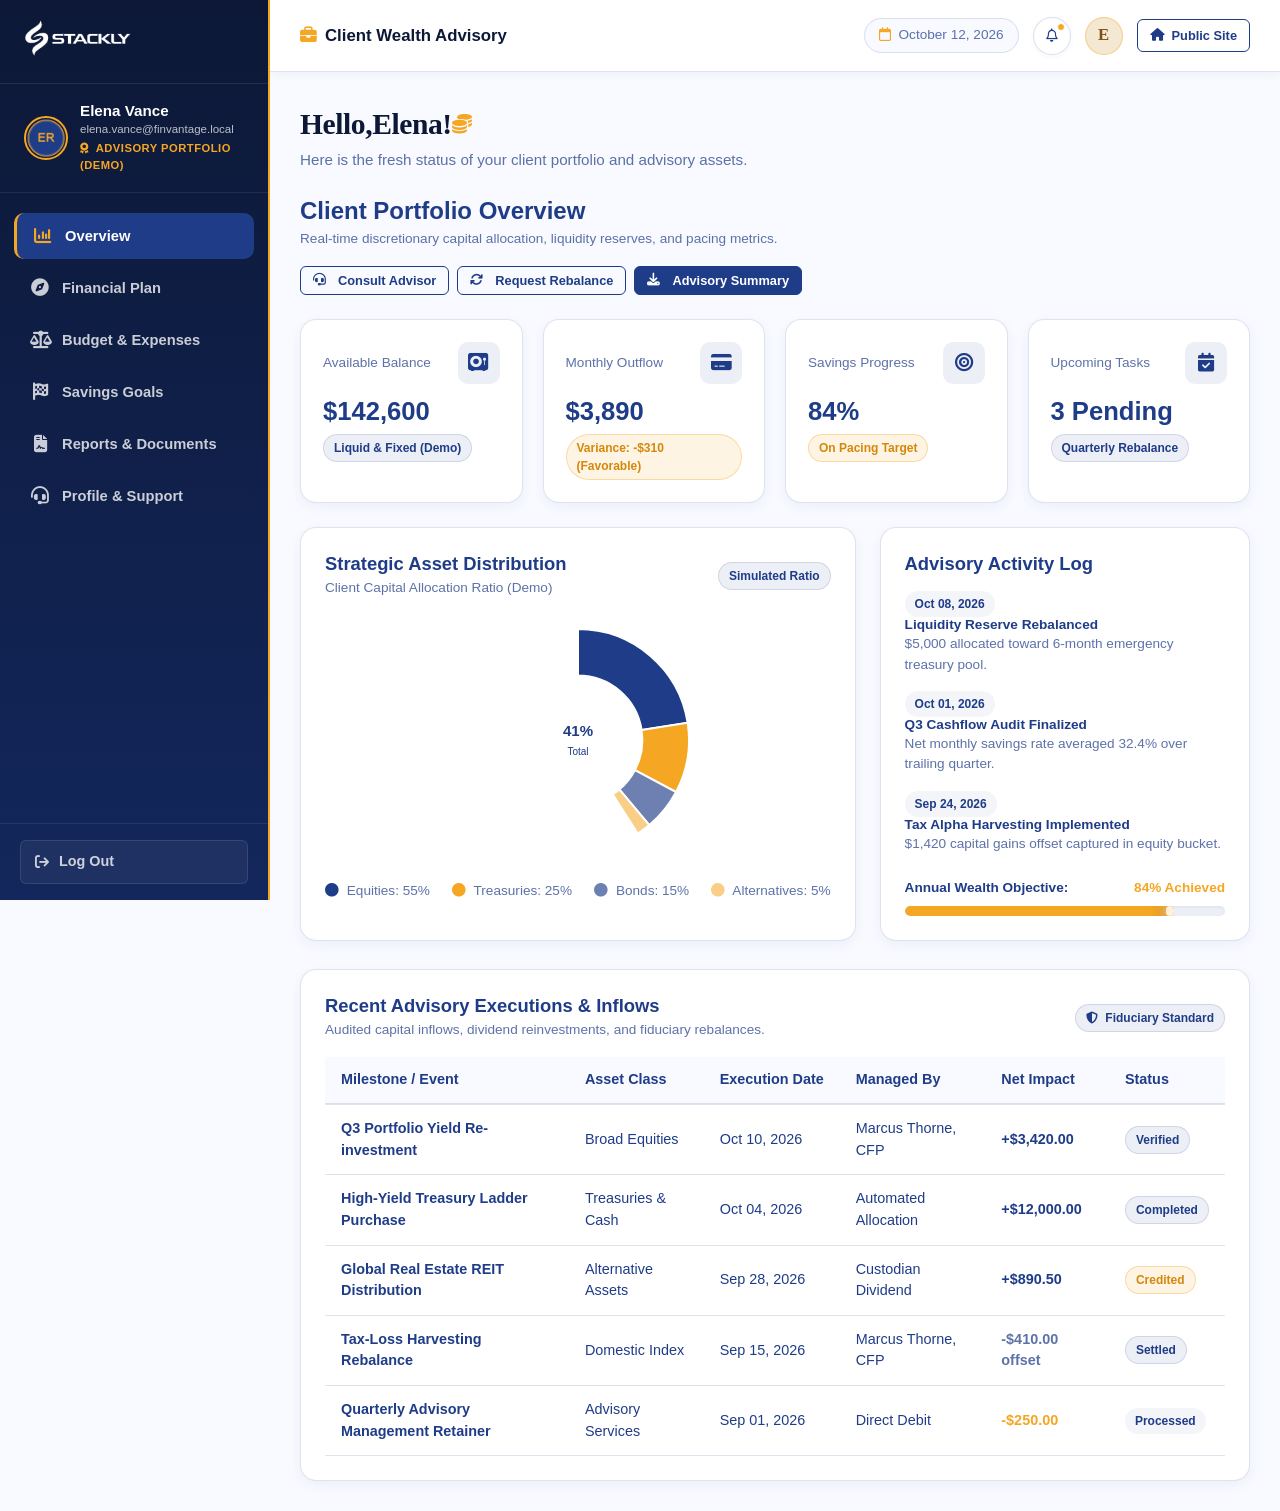
==== commit 871c3ed9: "Add files via upload" ====
--- a/client-dashboard.html
+++ b/client-dashboard.html
@@ -77,7 +77,7 @@
       </nav>
 
       <div class="client-sidebar-footer">
-        <a href="404.html" class="sidebar-logout-btn">
+        <a href="login.html" class="sidebar-logout-btn">
           <i class="fa-solid fa-arrow-right-from-bracket"></i>
           <span>Log Out</span>
         </a>
